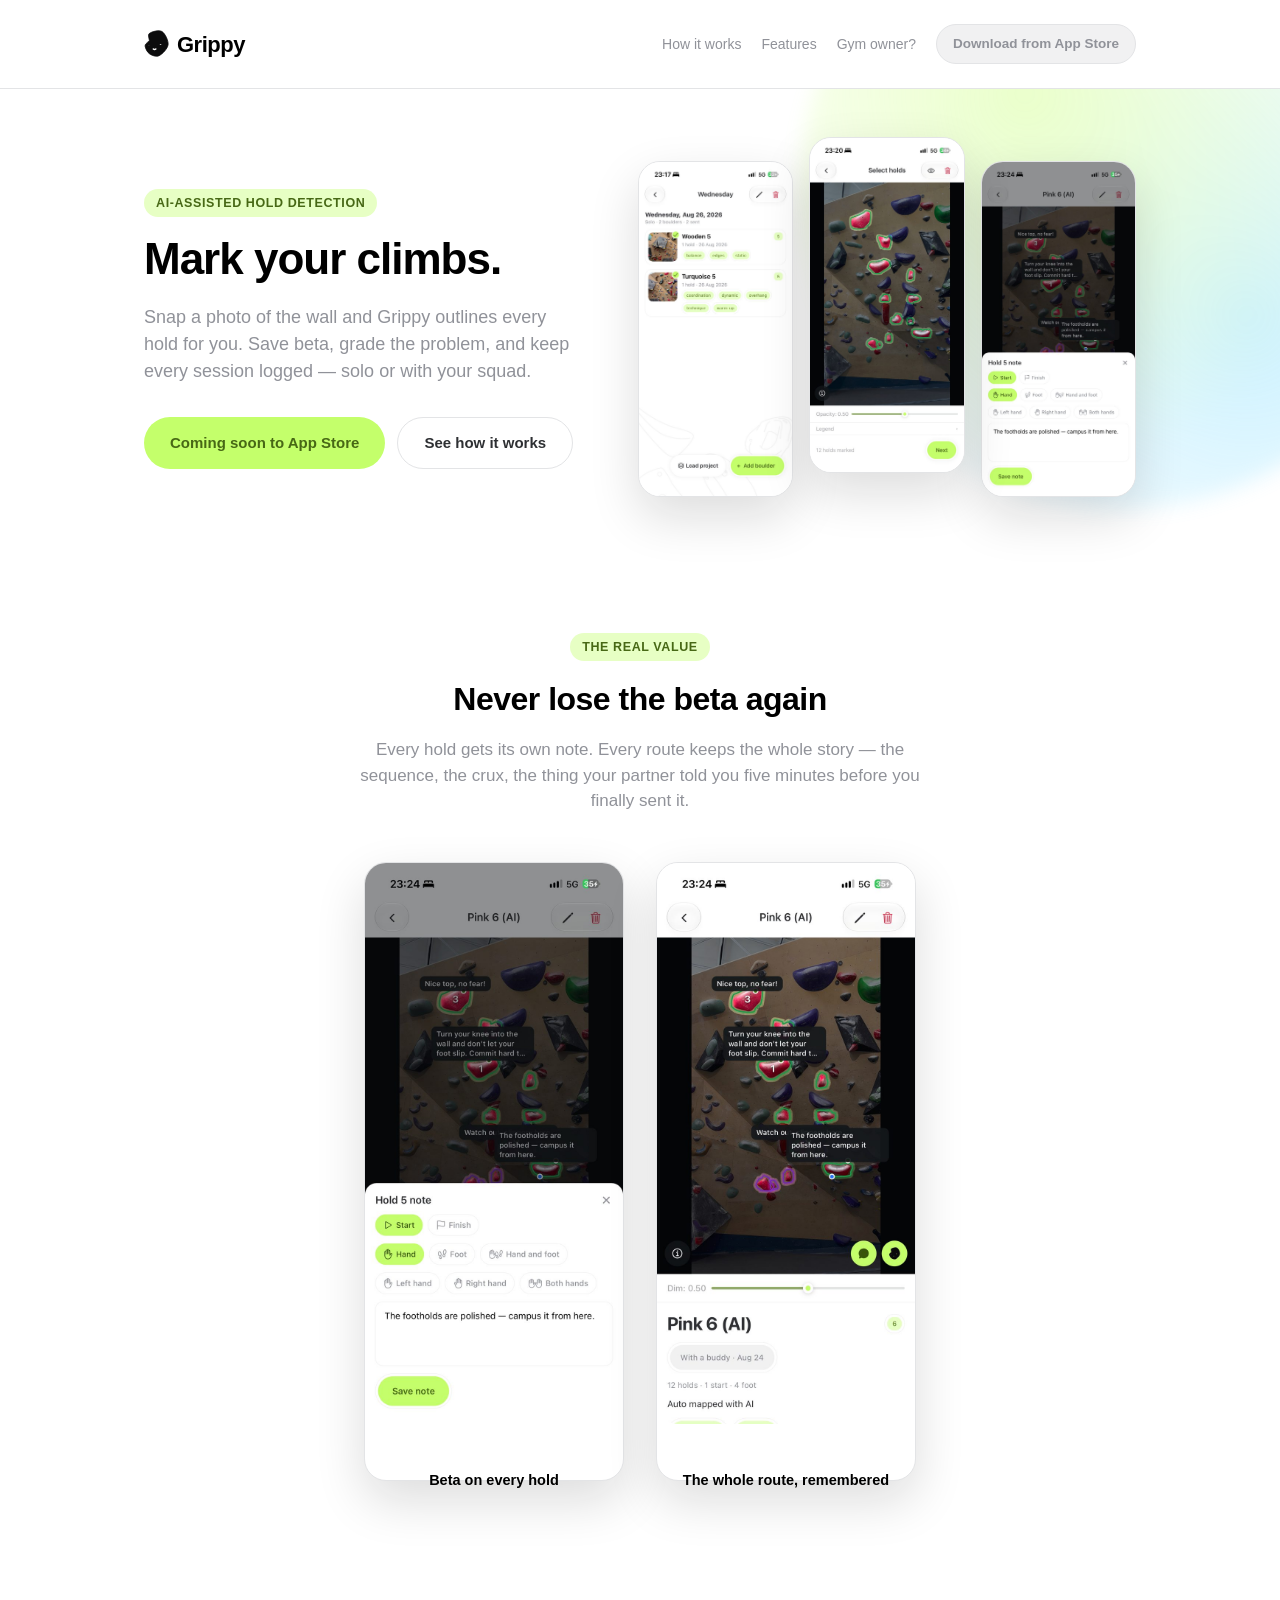
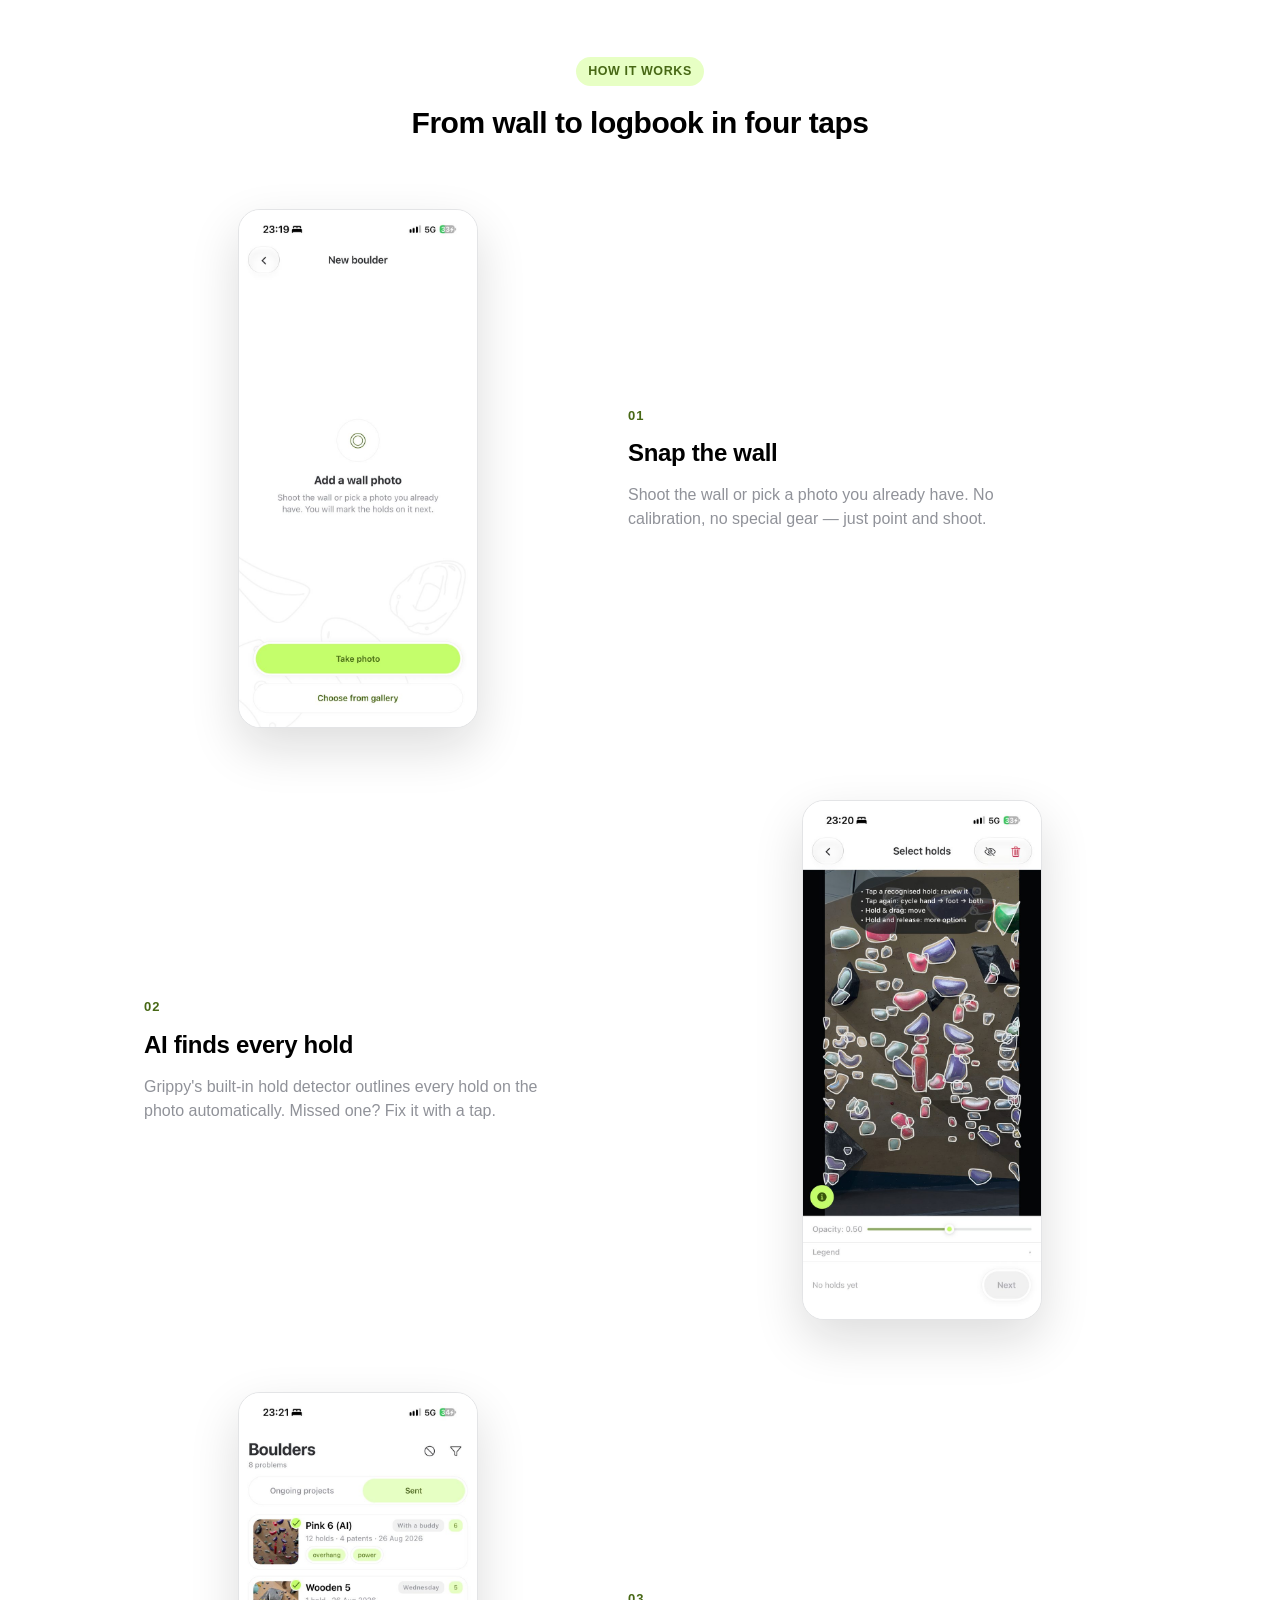
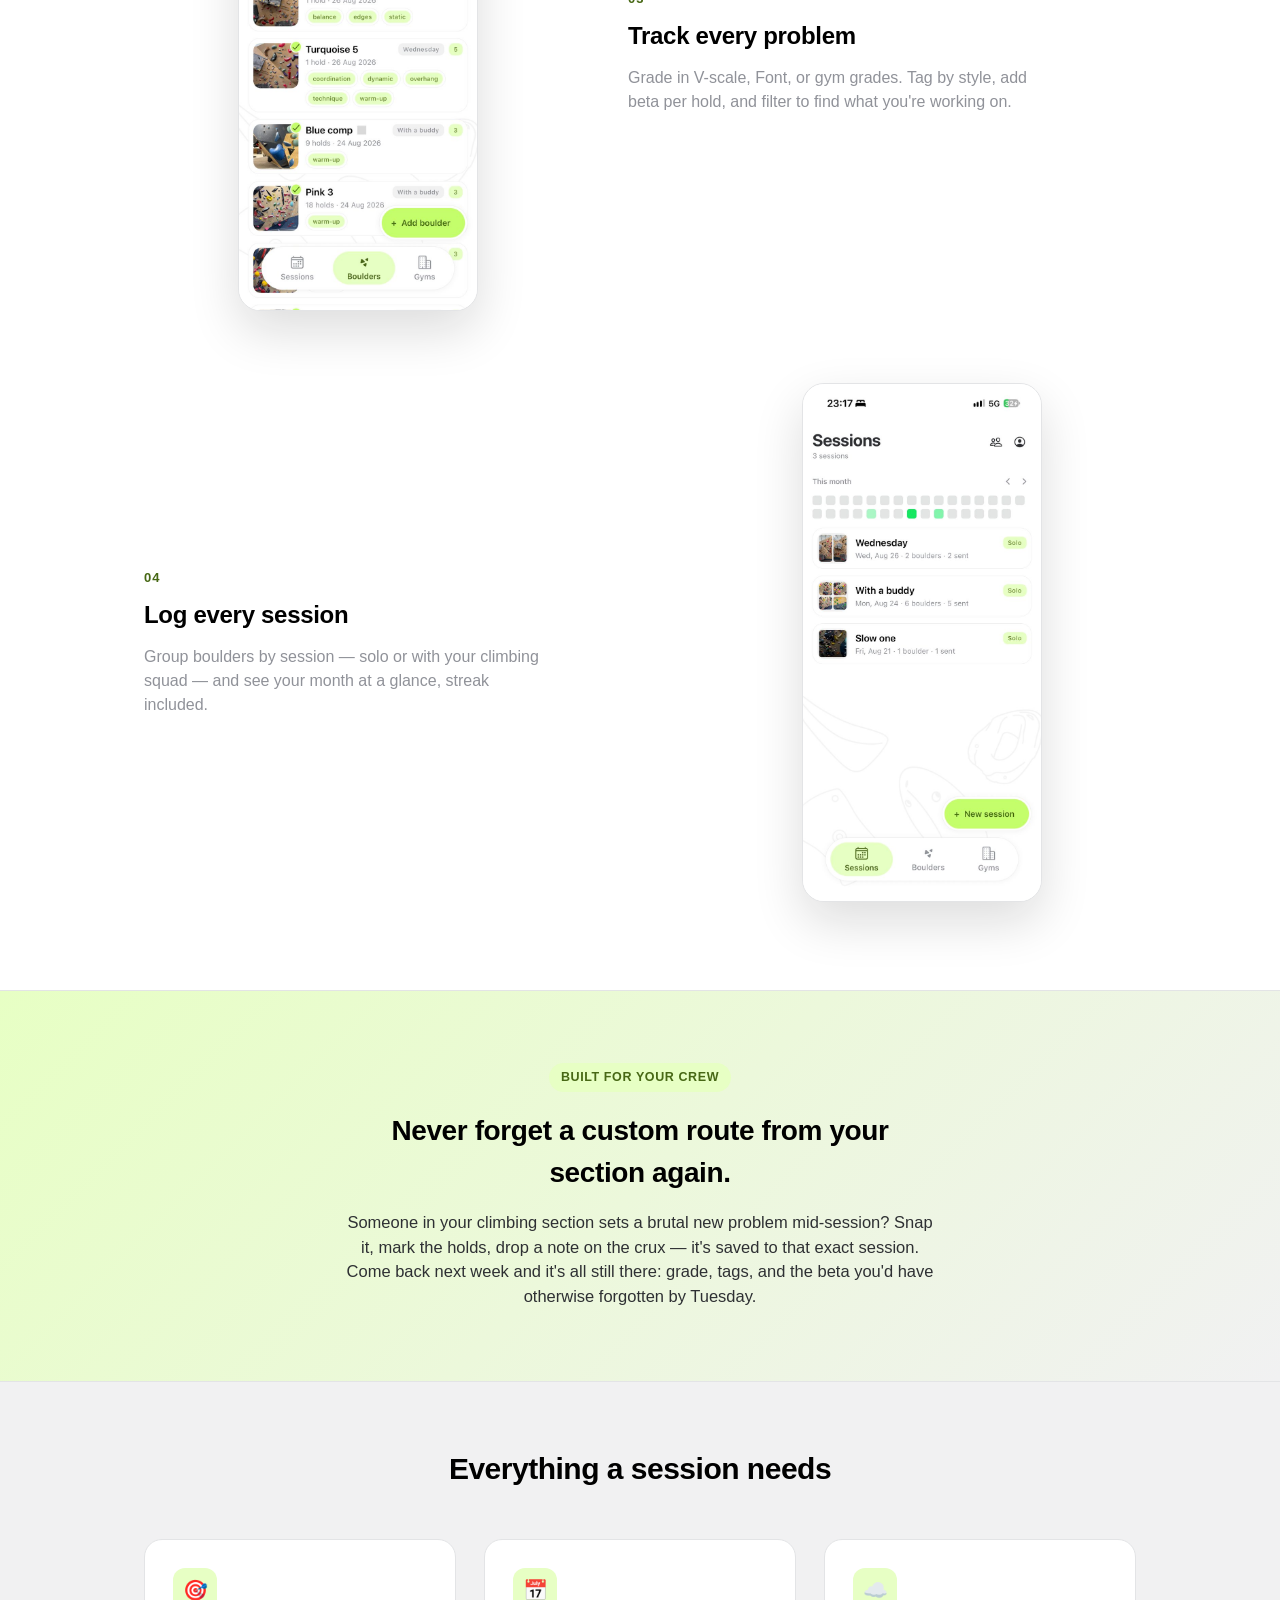
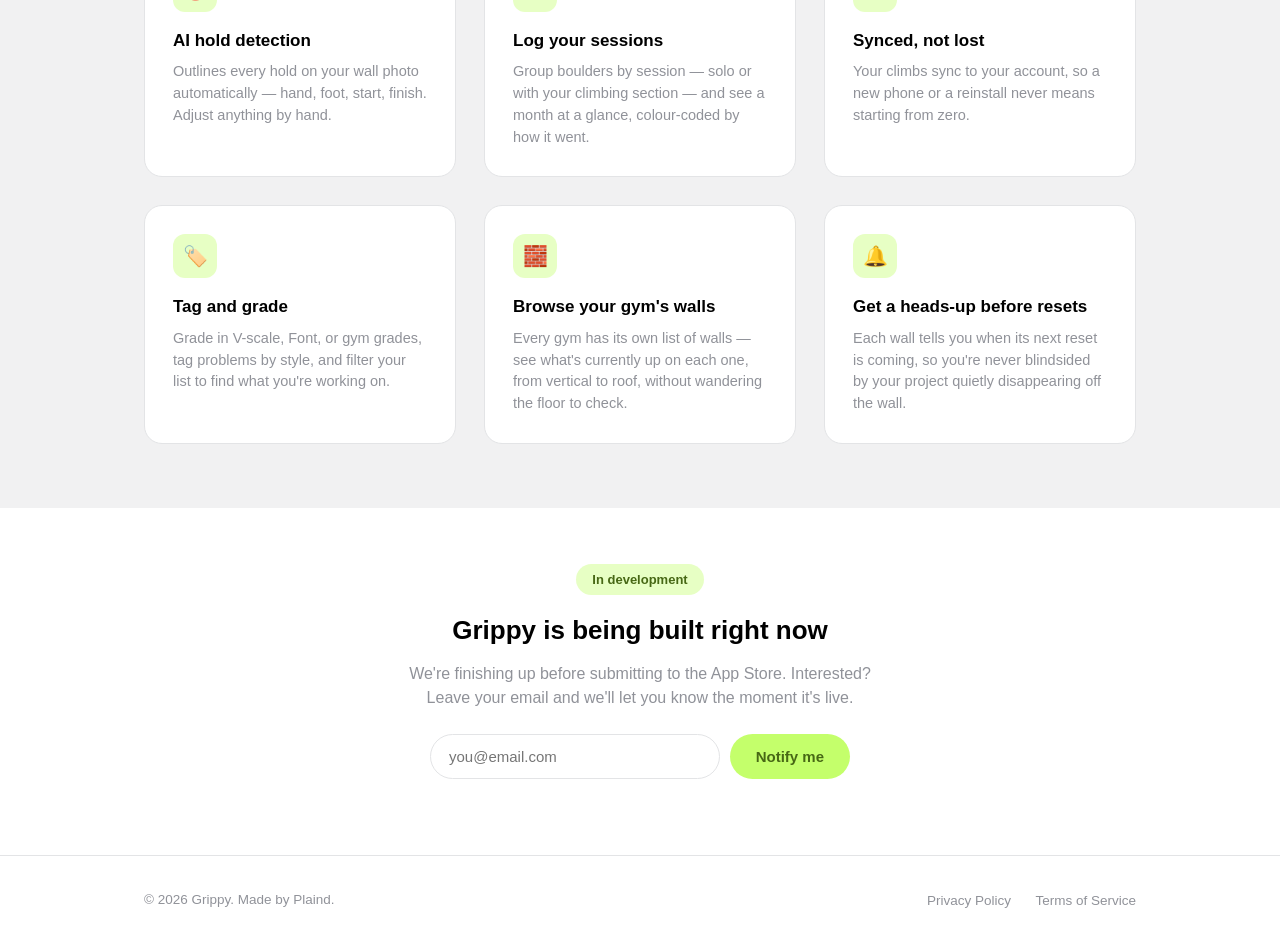
==== index.html @ 9baf70bb "Widen hero/spotlight spacing, fix caption overlap, use Figma favicon More breathing room between the" ====
<!DOCTYPE html>
<html lang="en">
<head>
  <meta charset="UTF-8" />
  <meta name="viewport" content="width=device-width, initial-scale=1.0" />
  <title>Grippy — Bouldering App to Mark Holds & Log Climbing Sessions</title>
  <meta name="description" content="Grippy is a bouldering app for climbers: snap a wall photo, let AI outline every hold, save beta per hold, grade and tag problems, and log every session — solo or with your climbing squad." />
  <meta name="keywords" content="bouldering app, climbing app, boulder problem tracker, climbing log, climbing session tracker, mark holds, hold detection, climbing beta app, rock climbing training app, bouldering grades, climbing gym app" />
  <meta name="robots" content="index, follow" />
  <link rel="canonical" href="https://dawidw.github.io/grippy_site/" />

  <meta property="og:type" content="website" />
  <meta property="og:url" content="https://dawidw.github.io/grippy_site/" />
  <meta property="og:title" content="Grippy — Mark Your Climbs" />
  <meta property="og:description" content="A bouldering app for climbers: AI outlines every hold on your wall photo, save beta, grade and tag problems, and log every session." />
  <meta property="og:image" content="https://dawidw.github.io/grippy_site/assets/screen-holds-outline.jpg" />

  <meta name="twitter:card" content="summary_large_image" />
  <meta name="twitter:title" content="Grippy — Mark Your Climbs" />
  <meta name="twitter:description" content="A bouldering app for climbers: AI outlines every hold on your wall photo, save beta, grade and tag problems, and log every session." />
  <meta name="twitter:image" content="https://dawidw.github.io/grippy_site/assets/screen-holds-outline.jpg" />

  <link rel="icon" type="image/svg+xml" href="assets/favicon.svg" />
  <link rel="stylesheet" href="styles.css" />
  <script type="application/ld+json">
  {
    "@context": "https://schema.org",
    "@type": "MobileApplication",
    "name": "Grippy",
    "applicationCategory": "SportsApplication",
    "operatingSystem": "iOS",
    "description": "A bouldering app for climbers: AI outlines every hold on your wall photo, save beta per hold, grade and tag problems, and log every climbing session.",
    "offers": {
      "@type": "Offer",
      "price": "0",
      "priceCurrency": "USD"
    }
  }
  </script>
</head>
<body>
  <header class="site">
    <div class="wrap">
      <a class="logo" href="/"><img class="logo-mark" src="assets/logo.svg" alt="" width="26" height="27" />Grippy</a>
      <nav class="site">
        <a href="#how">How it works</a>
        <a href="#features">Features</a>
        <a href="gym-owner.html">Gym owner?</a>
        <span class="nav-download">Download from App Store</span>
      </nav>
    </div>
  </header>

  <section class="hero">
    <div class="hero-glow" aria-hidden="true"></div>
    <div class="wrap">
      <div class="hero-copy reveal">
        <span class="eyebrow">AI-assisted hold detection</span>
        <h1>Mark your climbs.</h1>
        <p class="lead">
          Snap a photo of the wall and Grippy outlines every hold for you. Save beta,
          grade the problem, and keep every session logged — solo or with your squad.
        </p>
        <div class="cta-row">
          <a class="pill primary" href="#status">Coming soon to App Store</a>
          <a class="pill ghost" href="#how">See how it works</a>
        </div>
      </div>
      <div class="hero-shots reveal">
        <figure class="phone">
          <img src="assets/screen-sessions.jpg" alt="Session detail view in Grippy, showing boulders climbed with grades and send status" loading="eager" />
        </figure>
        <figure class="phone mid">
          <img src="assets/screen-holds-outline.jpg" alt="AI-detected hold outlines drawn over a wall photo in Grippy" loading="eager" />
        </figure>
        <figure class="phone">
          <img src="assets/screen-hold-edit.jpg" alt="Editing beta notes and hand/foot role for a single hold in Grippy" loading="eager" />
        </figure>
      </div>
    </div>
  </section>

  <section class="spotlight">
    <div class="wrap">
      <span class="eyebrow center">The real value</span>
      <h2>Never lose the beta again</h2>
      <p class="spotlight-lead">Every hold gets its own note. Every route keeps the whole story — the sequence, the crux, the thing your partner told you five minutes before you finally sent it.</p>
      <div class="spotlight-shots">
        <figure class="phone spotlight-shot reveal">
          <img src="assets/screen-hold-edit.jpg" alt="Adding beta notes and hand/foot role to a single hold in Grippy" loading="lazy" />
          <figcaption>Beta on every hold</figcaption>
        </figure>
        <figure class="phone spotlight-shot reveal">
          <img src="assets/screen-boulder-notes.jpg" alt="Full boulder view in Grippy with description, tags, send status, and route notes" loading="lazy" />
          <figcaption>The whole route, remembered</figcaption>
        </figure>
      </div>
    </div>
  </section>

  <section class="how" id="how">
    <div class="wrap">
      <span class="eyebrow center">How it works</span>
      <h2>From wall to logbook in four taps</h2>

      <div class="how-row reveal">
        <div class="how-shot">
          <figure class="phone small"><img src="assets/screen-capture.jpg" alt="Add a wall photo screen in Grippy" loading="lazy" /></figure>
        </div>
        <div class="how-copy">
          <span class="step">01</span>
          <h3>Snap the wall</h3>
          <p>Shoot the wall or pick a photo you already have. No calibration, no special gear — just point and shoot.</p>
        </div>
      </div>

      <div class="how-row reverse reveal">
        <div class="how-shot">
          <figure class="phone small"><img src="assets/screen-holds-outline-2.jpg" alt="AI hold detection outlining holds on a second wall photo" loading="lazy" /></figure>
        </div>
        <div class="how-copy">
          <span class="step">02</span>
          <h3>AI finds every hold</h3>
          <p>Grippy's built-in hold detector outlines every hold on the photo automatically. Missed one? Fix it with a tap.</p>
        </div>
      </div>

      <div class="how-row reveal">
        <div class="how-shot">
          <figure class="phone small"><img src="assets/screen-boulders.jpg" alt="Boulders list in Grippy with grades and tags" loading="lazy" /></figure>
        </div>
        <div class="how-copy">
          <span class="step">03</span>
          <h3>Track every problem</h3>
          <p>Grade in V-scale, Font, or gym grades. Tag by style, add beta per hold, and filter to find what you're working on.</p>
        </div>
      </div>

      <div class="how-row reverse reveal">
        <div class="how-shot">
          <figure class="phone small"><img src="assets/screen-sessions-list.jpg" alt="Sessions list in Grippy with a monthly streak calendar" loading="lazy" /></figure>
        </div>
        <div class="how-copy">
          <span class="step">04</span>
          <h3>Log every session</h3>
          <p>Group boulders by session — solo or with your climbing squad — and see your month at a glance, streak included.</p>
        </div>
      </div>
    </div>
  </section>

  <section class="promise">
    <div class="wrap promise-inner reveal">
      <span class="eyebrow">Built for your crew</span>
      <h2>Never forget a custom route from your section again.</h2>
      <p>Someone in your climbing section sets a brutal new problem mid-session? Snap it, mark the holds, drop a note on the crux — it's saved to that exact session. Come back next week and it's all still there: grade, tags, and the beta you'd have otherwise forgotten by Tuesday.</p>
    </div>
  </section>

  <section class="features" id="features">
    <div class="wrap">
      <h2>Everything a session needs</h2>
      <div class="feature-grid">
        <div class="feature-card reveal">
          <div class="glyph">🎯</div>
          <h3>AI hold detection</h3>
          <p>Outlines every hold on your wall photo automatically — hand, foot, start, finish. Adjust anything by hand.</p>
        </div>
        <div class="feature-card reveal">
          <div class="glyph">📅</div>
          <h3>Log your sessions</h3>
          <p>Group boulders by session — solo or with your climbing section — and see a month at a glance, colour-coded by how it went.</p>
        </div>
        <div class="feature-card reveal">
          <div class="glyph">☁️</div>
          <h3>Synced, not lost</h3>
          <p>Your climbs sync to your account, so a new phone or a reinstall never means starting from zero.</p>
        </div>
        <div class="feature-card reveal">
          <div class="glyph">🏷️</div>
          <h3>Tag and grade</h3>
          <p>Grade in V-scale, Font, or gym grades, tag problems by style, and filter your list to find what you're working on.</p>
        </div>
        <div class="feature-card reveal">
          <div class="glyph">🧱</div>
          <h3>Browse your gym's walls</h3>
          <p>Every gym has its own list of walls — see what's currently up on each one, from vertical to roof, without wandering the floor to check.</p>
        </div>
        <div class="feature-card reveal">
          <div class="glyph">🔔</div>
          <h3>Get a heads-up before resets</h3>
          <p>Each wall tells you when its next reset is coming, so you're never blindsided by your project quietly disappearing off the wall.</p>
        </div>
      </div>
    </div>
  </section>

  <section class="status" id="status">
    <div class="wrap">
      <span class="badge">In development</span>
      <h2>Grippy is being built right now</h2>
      <p>We're finishing up before submitting to the App Store. Interested? Leave your email and we'll let you know the moment it's live.</p>
      <form class="waitlist-form" data-waitlist-source="climber">
        <input type="email" class="waitlist-input" placeholder="you@email.com" required autocomplete="email" />
        <button type="submit" class="pill primary waitlist-submit">Notify me</button>
      </form>
      <p class="waitlist-status" aria-live="polite"></p>
    </div>
  </section>

  <footer class="site">
    <div class="wrap">
      <span class="copyright">© 2026 Grippy. Made by Plaind.</span>
      <nav>
        <a href="privacy.html">Privacy Policy</a>
        <a href="terms.html">Terms of Service</a>
      </nav>
    </div>
  </footer>

  <script>
    (function () {
      var prefersReducedMotion = window.matchMedia('(prefers-reduced-motion: reduce)').matches;
      var targets = document.querySelectorAll('.reveal');
      if (prefersReducedMotion || !('IntersectionObserver' in window)) {
        targets.forEach(function (el) { el.classList.add('in-view'); });
        return;
      }
      var observer = new IntersectionObserver(
        function (entries) {
          entries.forEach(function (entry) {
            if (entry.isIntersecting) {
              entry.target.classList.add('in-view');
              observer.unobserve(entry.target);
            }
          });
        },
        { threshold: 0.15, rootMargin: '0px 0px -60px 0px' }
      );
      targets.forEach(function (el) { observer.observe(el); });
    })();
  </script>

  <script>
    (function () {
      // Public anon key, protected by an insert-only RLS policy on
      // waitlist_emails (see supabase/migrations in the app repo) — safe to
      // ship in a static page, same key the app itself embeds client-side.
      var SUPABASE_URL = 'https://tviwoxzthacszkbeftrz.supabase.co';
      var SUPABASE_ANON_KEY = 'sb_publishable_i3i5AiXx-PU5ITdYALMEGQ_Hahku9DX';

      document.querySelectorAll('.waitlist-form').forEach(function (form) {
        var input = form.querySelector('.waitlist-input');
        var button = form.querySelector('.waitlist-submit');
        var status = form.parentElement.querySelector('.waitlist-status');

        form.addEventListener('submit', function (e) {
          e.preventDefault();
          var email = input.value.trim();
          if (!email) return;

          button.disabled = true;
          status.textContent = '';
          status.className = 'waitlist-status';

          fetch(SUPABASE_URL + '/rest/v1/waitlist_emails', {
            method: 'POST',
            headers: {
              'Content-Type': 'application/json',
              apikey: SUPABASE_ANON_KEY,
              Authorization: 'Bearer ' + SUPABASE_ANON_KEY,
              Prefer: 'return=minimal',
            },
            body: JSON.stringify({ email: email, source: form.getAttribute('data-waitlist-source') || null }),
          })
            .then(function (res) {
              // 409 = the unique(email) index caught a re-submit — still a
              // "you're on the list" outcome from the visitor's side.
              if (!res.ok && res.status !== 409) throw new Error('Request failed: ' + res.status);
              status.textContent = "You're on the list — we'll email you at launch.";
              status.classList.add('waitlist-status-ok');
              form.reset();
            })
            .catch(function () {
              status.textContent = 'Something went wrong — try again in a moment.';
              status.classList.add('waitlist-status-error');
            })
            .finally(function () {
              button.disabled = false;
            });
        });
      });
    })();
  </script>
</body>
</html>
---- styles.css ----
:root {
  --bg: #ffffff;
  --surface: #f1f1f2;
  --border: #e3e4e6;
  --text: #2e3033;
  --text-strong: #000000;
  --text-muted: #909299;
  --accent: #c4ff6b;
  --accent-tint: #e7ffc4;
  --accent-ink: #476815;
  --glow-a: #c4ff6b;
  --glow-b: #6bd7ff;
}

* {
  box-sizing: border-box;
}

body {
  margin: 0;
  font-family: -apple-system, BlinkMacSystemFont, 'Segoe UI', Roboto, Helvetica, Arial, sans-serif;
  color: var(--text);
  background: var(--bg);
  line-height: 1.5;
  overflow-x: hidden;
}

.eyebrow {
  display: inline-block;
  font-size: 12.5px;
  font-weight: 700;
  letter-spacing: 0.6px;
  text-transform: uppercase;
  color: var(--accent-ink);
  background: var(--accent-tint);
  padding: 5px 12px;
  border-radius: 999px;
  margin-bottom: 18px;
}

.eyebrow.center {
  display: block;
  width: fit-content;
  margin: 0 auto 14px;
}

.reveal {
  opacity: 0;
  transform: translateY(22px);
  transition: opacity 0.7s ease, transform 0.7s ease;
}

.reveal.in-view {
  opacity: 1;
  transform: none;
}

.phone {
  margin: 0;
  border-radius: 22px;
  border: 1px solid var(--border);
  box-shadow: 0 20px 50px rgba(12, 12, 13, 0.14);
  overflow: hidden;
  line-height: 0;
  background: var(--bg);
}

.phone img {
  display: block;
  width: 100%;
  height: auto;
}

a {
  color: var(--accent-ink);
}

.wrap {
  max-width: 1040px;
  margin: 0 auto;
  padding: 0 24px;
}

header.site {
  padding: 24px 0;
  border-bottom: 1px solid var(--border);
}

header.site .wrap {
  display: flex;
  align-items: center;
  justify-content: space-between;
}

.logo {
  display: inline-flex;
  align-items: center;
  gap: 7px;
  font-size: 22px;
  font-weight: 700;
  color: var(--text-strong);
  letter-spacing: -0.5px;
  text-decoration: none;
}

.logo-mark {
  display: block;
  width: 26px;
  height: 27px;
  margin-top: -1px;
}

nav.site {
  display: flex;
  align-items: center;
  gap: 20px;
}

nav.site a {
  text-decoration: none;
  color: var(--text-muted);
  font-size: 14px;
  font-weight: 500;
}

.nav-download {
  display: inline-flex;
  align-items: center;
  padding: 9px 16px;
  border-radius: 999px;
  background: var(--surface);
  border: 1px solid var(--border);
  color: var(--text-muted);
  font-size: 13.5px;
  font-weight: 600;
  cursor: default;
  user-select: none;
}

.hero {
  position: relative;
  padding: 72px 0 88px;
  overflow: hidden;
}

.hero-glow {
  position: absolute;
  top: -220px;
  right: -160px;
  width: 640px;
  height: 640px;
  border-radius: 50%;
  background: radial-gradient(circle at 35% 35%, var(--glow-a), transparent 65%),
    radial-gradient(circle at 70% 70%, var(--glow-b), transparent 60%);
  opacity: 0.35;
  filter: blur(10px);
  pointer-events: none;
  z-index: 0;
}

.hero .wrap {
  position: relative;
  z-index: 1;
  display: flex;
  align-items: center;
  gap: 56px;
  flex-wrap: wrap;
}

.hero-copy {
  flex: 1 1 360px;
}

.hero-copy h1 {
  font-size: 44px;
  line-height: 1.1;
  letter-spacing: -1px;
  margin: 0 0 20px;
  color: var(--text-strong);
}

.hero-copy p.lead {
  font-size: 18px;
  color: var(--text-muted);
  max-width: 440px;
  margin: 0 0 32px;
}

.cta-row {
  display: flex;
  gap: 12px;
  flex-wrap: wrap;
}

.pill {
  display: inline-flex;
  align-items: center;
  padding: 14px 26px;
  border-radius: 999px;
  font-weight: 600;
  font-size: 15px;
  text-decoration: none;
}

.pill.primary {
  background: var(--accent);
  color: var(--accent-ink);
}

.pill.ghost {
  background: transparent;
  color: var(--text);
  border: 1px solid var(--border);
}

.hero-shots {
  flex: 1 1 420px;
  display: flex;
  gap: 16px;
  justify-content: center;
}

.hero-shots .phone {
  width: 100%;
  max-width: 200px;
}

.hero-shots .phone.mid {
  transform: translateY(-24px);
  max-width: 210px;
}

.spotlight {
  padding: 48px 0 88px;
  text-align: center;
}

.spotlight h2 {
  font-size: 32px;
  letter-spacing: -0.5px;
  color: var(--text-strong);
  margin: 0 0 14px;
}

.spotlight-lead {
  color: var(--text-muted);
  font-size: 17px;
  max-width: 560px;
  margin: 0 auto 48px;
}

.spotlight-shots {
  display: flex;
  justify-content: center;
  align-items: flex-end;
  gap: 32px;
  flex-wrap: wrap;
}

.spotlight-shot {
  width: 100%;
  max-width: 260px;
  text-align: center;
  overflow: visible;
}

.spotlight-shot img {
  border-radius: 21px;
}

.spotlight-shot figcaption {
  margin-top: 56px;
  font-size: 14.5px;
  font-weight: 600;
  color: var(--text-strong);
}

.promise {
  padding: 72px 0;
  background: linear-gradient(135deg, var(--accent-tint), var(--surface));
  border-top: 1px solid var(--border);
  border-bottom: 1px solid var(--border);
}

.promise-inner {
  max-width: 640px;
  text-align: center;
}

.promise h2 {
  font-size: 28px;
  letter-spacing: -0.4px;
  color: var(--text-strong);
  margin: 0 0 16px;
}

.promise p {
  color: var(--text);
  font-size: 16.5px;
  margin: 0;
}

.how {
  padding: 88px 0;
}

.how h2 {
  text-align: center;
  font-size: 30px;
  letter-spacing: -0.5px;
  color: var(--text-strong);
  margin: 0 0 64px;
}

.how-row {
  display: flex;
  align-items: center;
  gap: 56px;
  margin-bottom: 72px;
  flex-wrap: wrap;
}

.how-row:last-child {
  margin-bottom: 0;
}

.how-row.reverse {
  flex-direction: row-reverse;
}

.how-shot {
  flex: 1 1 240px;
  display: flex;
  justify-content: center;
}

.phone.small {
  max-width: 240px;
  width: 100%;
}

.how-copy {
  flex: 1 1 320px;
}

.step {
  display: block;
  font-size: 13px;
  font-weight: 800;
  letter-spacing: 1px;
  color: var(--accent-ink);
  margin-bottom: 10px;
}

.how-copy h3 {
  font-size: 24px;
  letter-spacing: -0.3px;
  color: var(--text-strong);
  margin: 0 0 12px;
}

.how-copy p {
  color: var(--text-muted);
  font-size: 16px;
  max-width: 400px;
  margin: 0;
}

section.features {
  padding: 64px 0;
  background: var(--surface);
}

.features h2 {
  text-align: center;
  font-size: 30px;
  letter-spacing: -0.5px;
  color: var(--text-strong);
  margin: 0 0 48px;
}

.feature-grid {
  display: grid;
  grid-template-columns: repeat(auto-fit, minmax(240px, 1fr));
  gap: 28px;
}

.feature-card {
  background: var(--bg);
  border: 1px solid var(--border);
  border-radius: 18px;
  padding: 28px;
}

.feature-card .glyph {
  width: 44px;
  height: 44px;
  border-radius: 12px;
  background: var(--accent-tint);
  display: flex;
  align-items: center;
  justify-content: center;
  font-size: 20px;
  margin-bottom: 16px;
}

.feature-card h3 {
  margin: 0 0 8px;
  font-size: 17px;
  color: var(--text-strong);
}

.feature-card p {
  margin: 0;
  color: var(--text-muted);
  font-size: 14.5px;
}

section.status {
  padding: 56px 0;
  text-align: center;
}

section.status .badge {
  display: inline-block;
  background: var(--accent-tint);
  color: var(--accent-ink);
  padding: 6px 16px;
  border-radius: 999px;
  font-size: 13px;
  font-weight: 600;
  margin-bottom: 16px;
}

section.status h2 {
  font-size: 26px;
  margin: 0 0 12px;
  color: var(--text-strong);
}

section.status p {
  color: var(--text-muted);
  max-width: 480px;
  margin: 0 auto;
}

.waitlist-form {
  display: flex;
  gap: 10px;
  flex-wrap: wrap;
  justify-content: center;
  max-width: 420px;
  margin: 24px auto 0;
}

.waitlist-input {
  flex: 1 1 220px;
  padding: 13px 18px;
  border-radius: 999px;
  border: 1px solid var(--border);
  background: var(--bg);
  color: var(--text-strong);
  font-size: 15px;
  font-family: inherit;
}

.waitlist-input:focus {
  outline: 2px solid var(--accent);
  outline-offset: 1px;
}

.waitlist-submit {
  border: none;
  cursor: pointer;
  font-family: inherit;
}

.waitlist-submit:disabled {
  opacity: 0.6;
  cursor: default;
}

.waitlist-status {
  min-height: 20px;
  margin: 10px 0 0;
  font-size: 13.5px;
  font-weight: 600;
}

.waitlist-status-ok {
  color: var(--accent-ink);
}

.waitlist-status-error {
  color: #b3261e;
}

footer.site {
  border-top: 1px solid var(--border);
  padding: 32px 0;
}

footer.site .wrap {
  display: flex;
  justify-content: space-between;
  align-items: center;
  flex-wrap: wrap;
  gap: 12px;
}

footer.site nav a {
  margin-left: 20px;
  font-size: 13.5px;
  color: var(--text-muted);
  text-decoration: none;
}

footer.site .copyright {
  font-size: 13.5px;
  color: var(--text-muted);
}

/* Legal pages */
main.legal {
  padding: 56px 0 80px;
  max-width: 720px;
  margin: 0 auto;
}

main.legal h1 {
  font-size: 32px;
  letter-spacing: -0.5px;
  color: var(--text-strong);
}

main.legal .updated {
  color: var(--text-muted);
  font-size: 14px;
  margin-bottom: 40px;
}

main.legal h2 {
  font-size: 19px;
  color: var(--text-strong);
  margin-top: 36px;
}

main.legal p, main.legal li {
  color: var(--text);
  font-size: 15.5px;
}

main.legal ul {
  padding-left: 20px;
}

@media (max-width: 640px) {
  .hero-copy h1 {
    font-size: 34px;
  }
  .hero-shots .phone.mid {
    transform: none;
  }
  .hero-shots {
    gap: 10px;
  }
  .hero-shots .phone {
    max-width: 120px;
  }
  .hero-shots .phone.mid {
    max-width: 128px;
  }
  .how-row,
  .how-row.reverse {
    flex-direction: column;
    gap: 24px;
    margin-bottom: 56px;
  }
  .how-copy {
    text-align: center;
  }
  .how-copy p {
    margin: 0 auto;
  }
  header.site .wrap {
    flex-wrap: wrap;
    row-gap: 12px;
  }
  nav.site {
    width: 100%;
    flex-wrap: wrap;
    gap: 10px 16px;
  }
  .nav-download {
    padding: 7px 14px;
    font-size: 12.5px;
  }
}

@media (prefers-reduced-motion: reduce) {
  .reveal {
    opacity: 1;
    transform: none;
    transition: none;
  }
}
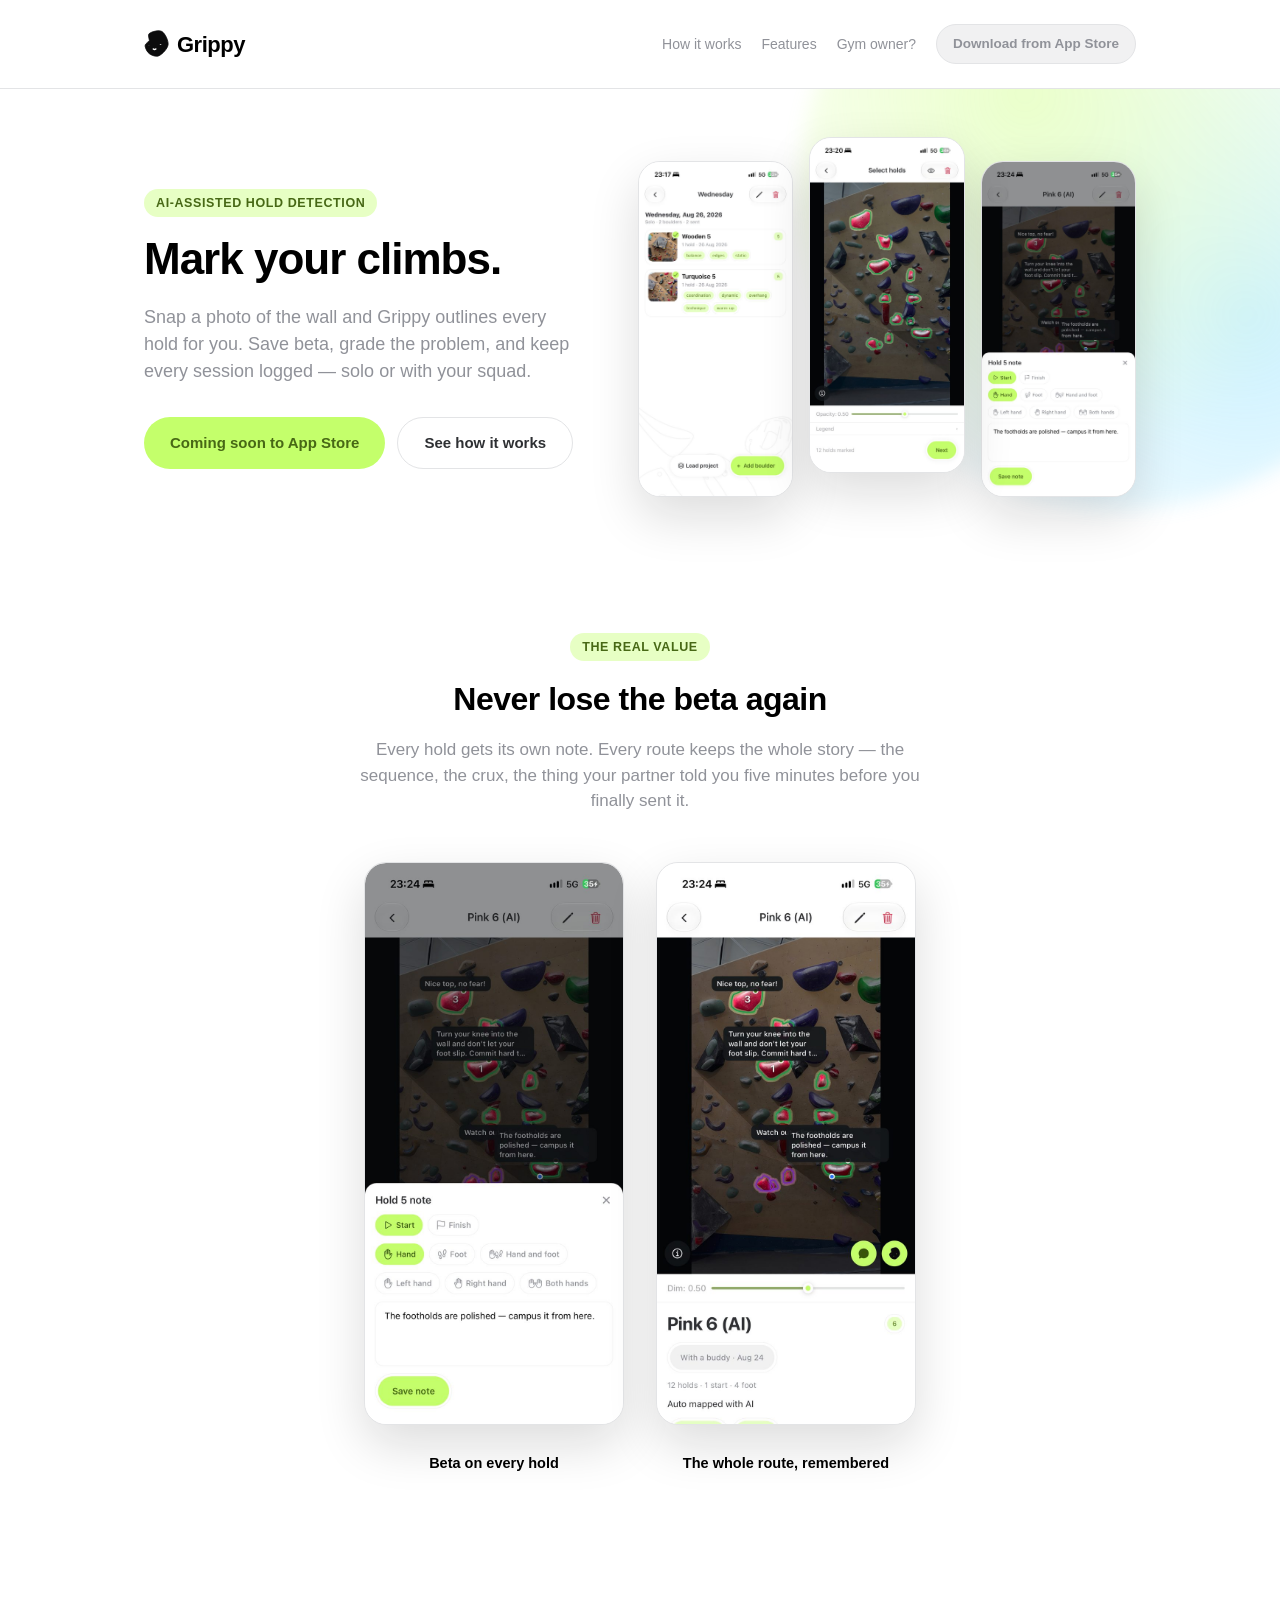
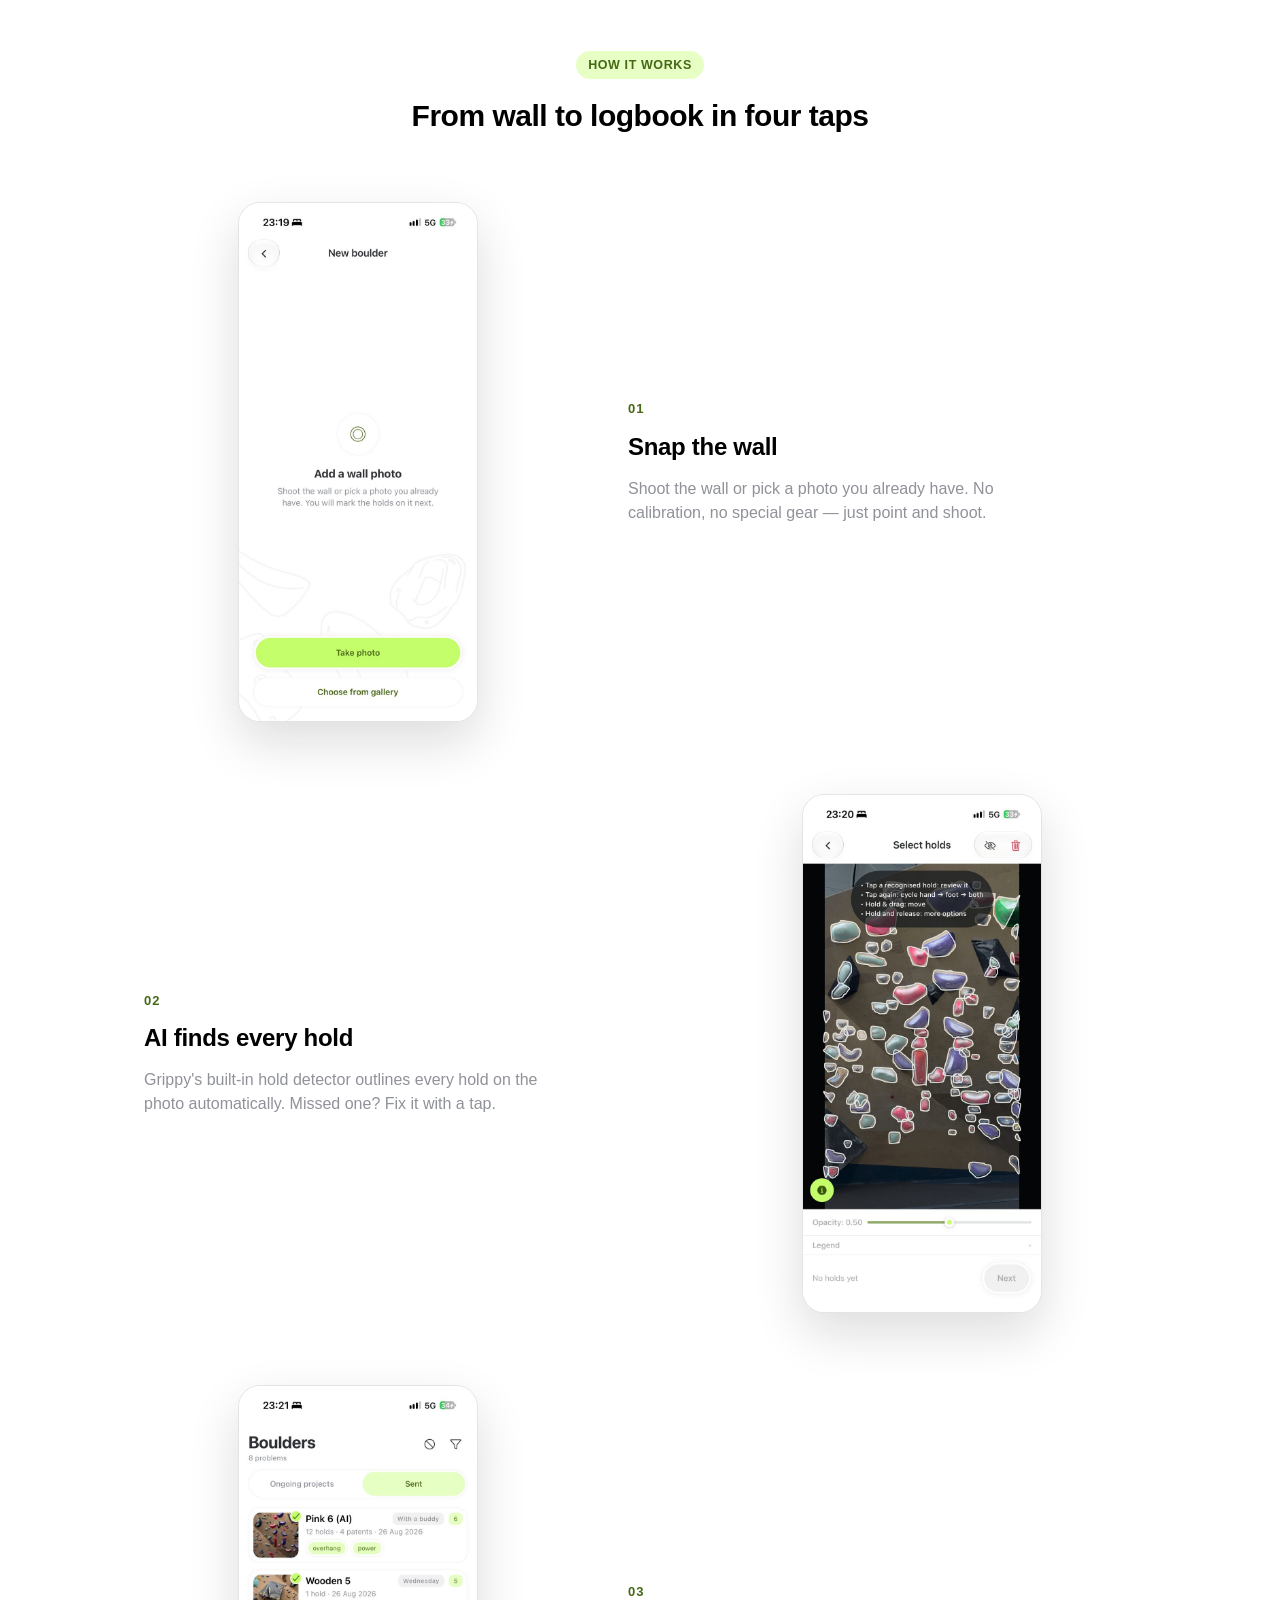
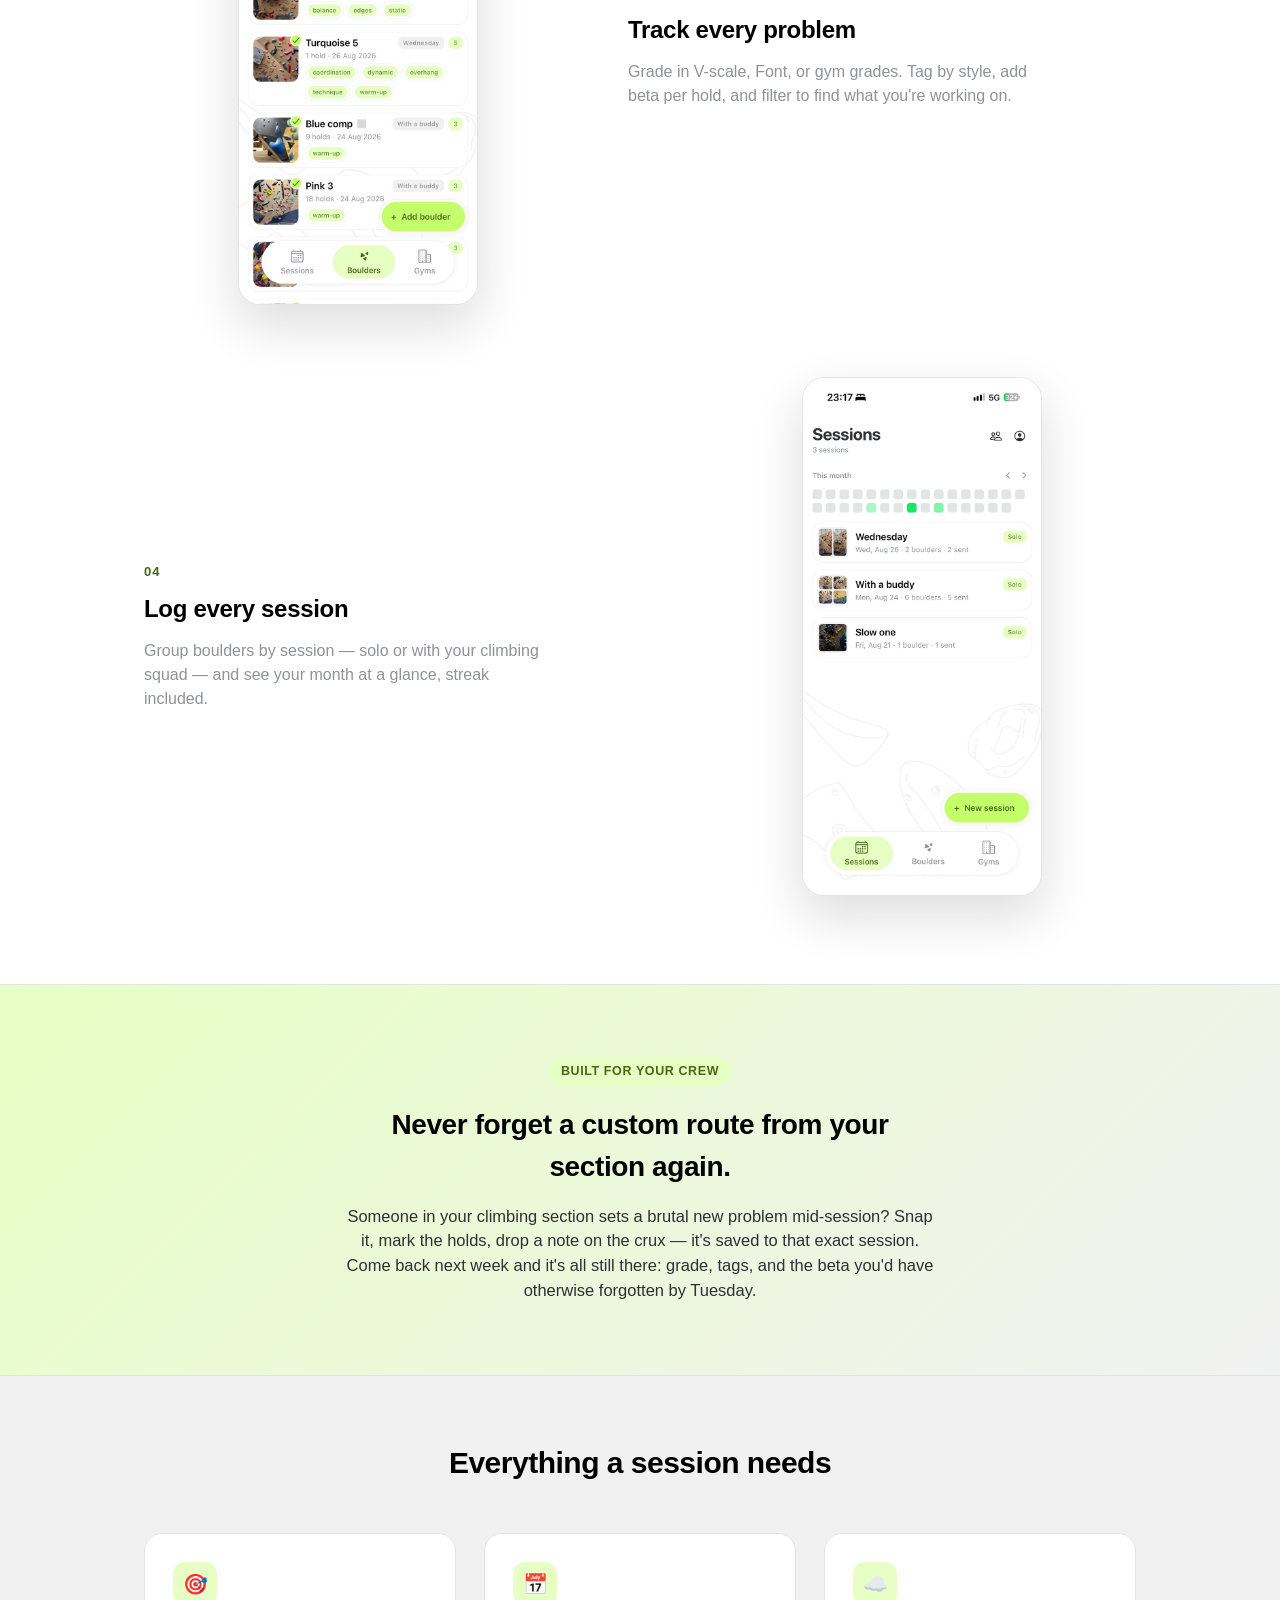
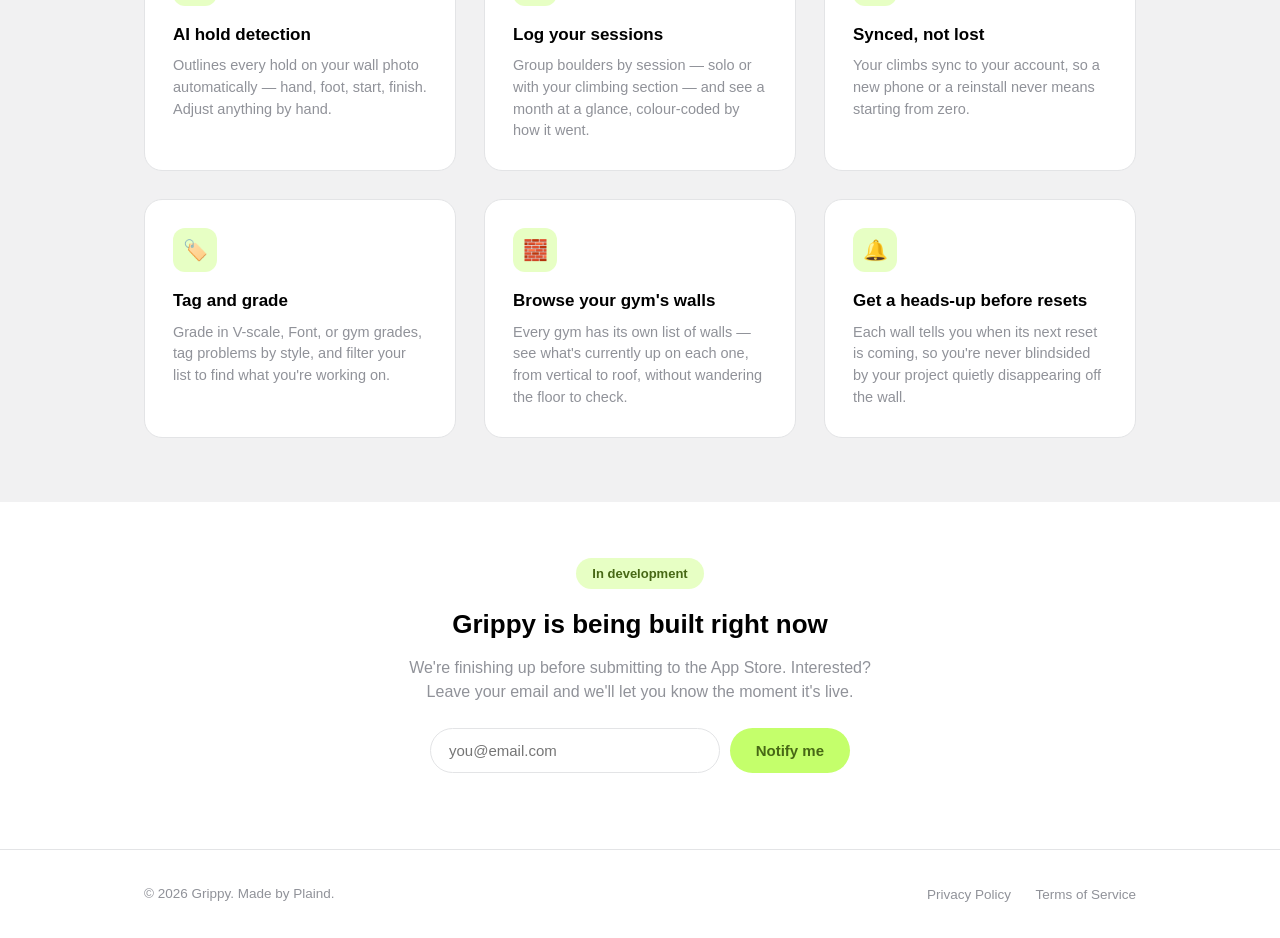
==== commit 0db0f1ab: "Fix spotlight caption collapsing to zero height .phone sets line-height:0 to collapse the img's inli" ====
--- a/index.html
+++ b/index.html
@@ -21,7 +21,7 @@
   <meta name="twitter:image" content="https://dawidw.github.io/grippy_site/assets/screen-holds-outline.jpg" />
 
   <link rel="icon" type="image/svg+xml" href="assets/favicon.svg" />
-  <link rel="stylesheet" href="styles.css" />
+  <link rel="stylesheet" href="styles.css?v=2" />
   <script type="application/ld+json">
   {
     "@context": "https://schema.org",
@@ -86,12 +86,16 @@
       <h2>Never lose the beta again</h2>
       <p class="spotlight-lead">Every hold gets its own note. Every route keeps the whole story — the sequence, the crux, the thing your partner told you five minutes before you finally sent it.</p>
       <div class="spotlight-shots">
-        <figure class="phone spotlight-shot reveal">
-          <img src="assets/screen-hold-edit.jpg" alt="Adding beta notes and hand/foot role to a single hold in Grippy" loading="lazy" />
+        <figure class="spotlight-shot reveal">
+          <div class="phone">
+            <img src="assets/screen-hold-edit.jpg" alt="Adding beta notes and hand/foot role to a single hold in Grippy" loading="lazy" />
+          </div>
           <figcaption>Beta on every hold</figcaption>
         </figure>
-        <figure class="phone spotlight-shot reveal">
-          <img src="assets/screen-boulder-notes.jpg" alt="Full boulder view in Grippy with description, tags, send status, and route notes" loading="lazy" />
+        <figure class="spotlight-shot reveal">
+          <div class="phone">
+            <img src="assets/screen-boulder-notes.jpg" alt="Full boulder view in Grippy with description, tags, send status, and route notes" loading="lazy" />
+          </div>
           <figcaption>The whole route, remembered</figcaption>
         </figure>
       </div>
--- a/styles.css
+++ b/styles.css
@@ -258,10 +258,10 @@
 }
 
 .spotlight-shot {
+  margin: 0;
   width: 100%;
   max-width: 260px;
   text-align: center;
-  overflow: visible;
 }
 
 .spotlight-shot img {
@@ -269,7 +269,7 @@
 }
 
 .spotlight-shot figcaption {
-  margin-top: 56px;
+  margin-top: 28px;
   font-size: 14.5px;
   font-weight: 600;
   color: var(--text-strong);
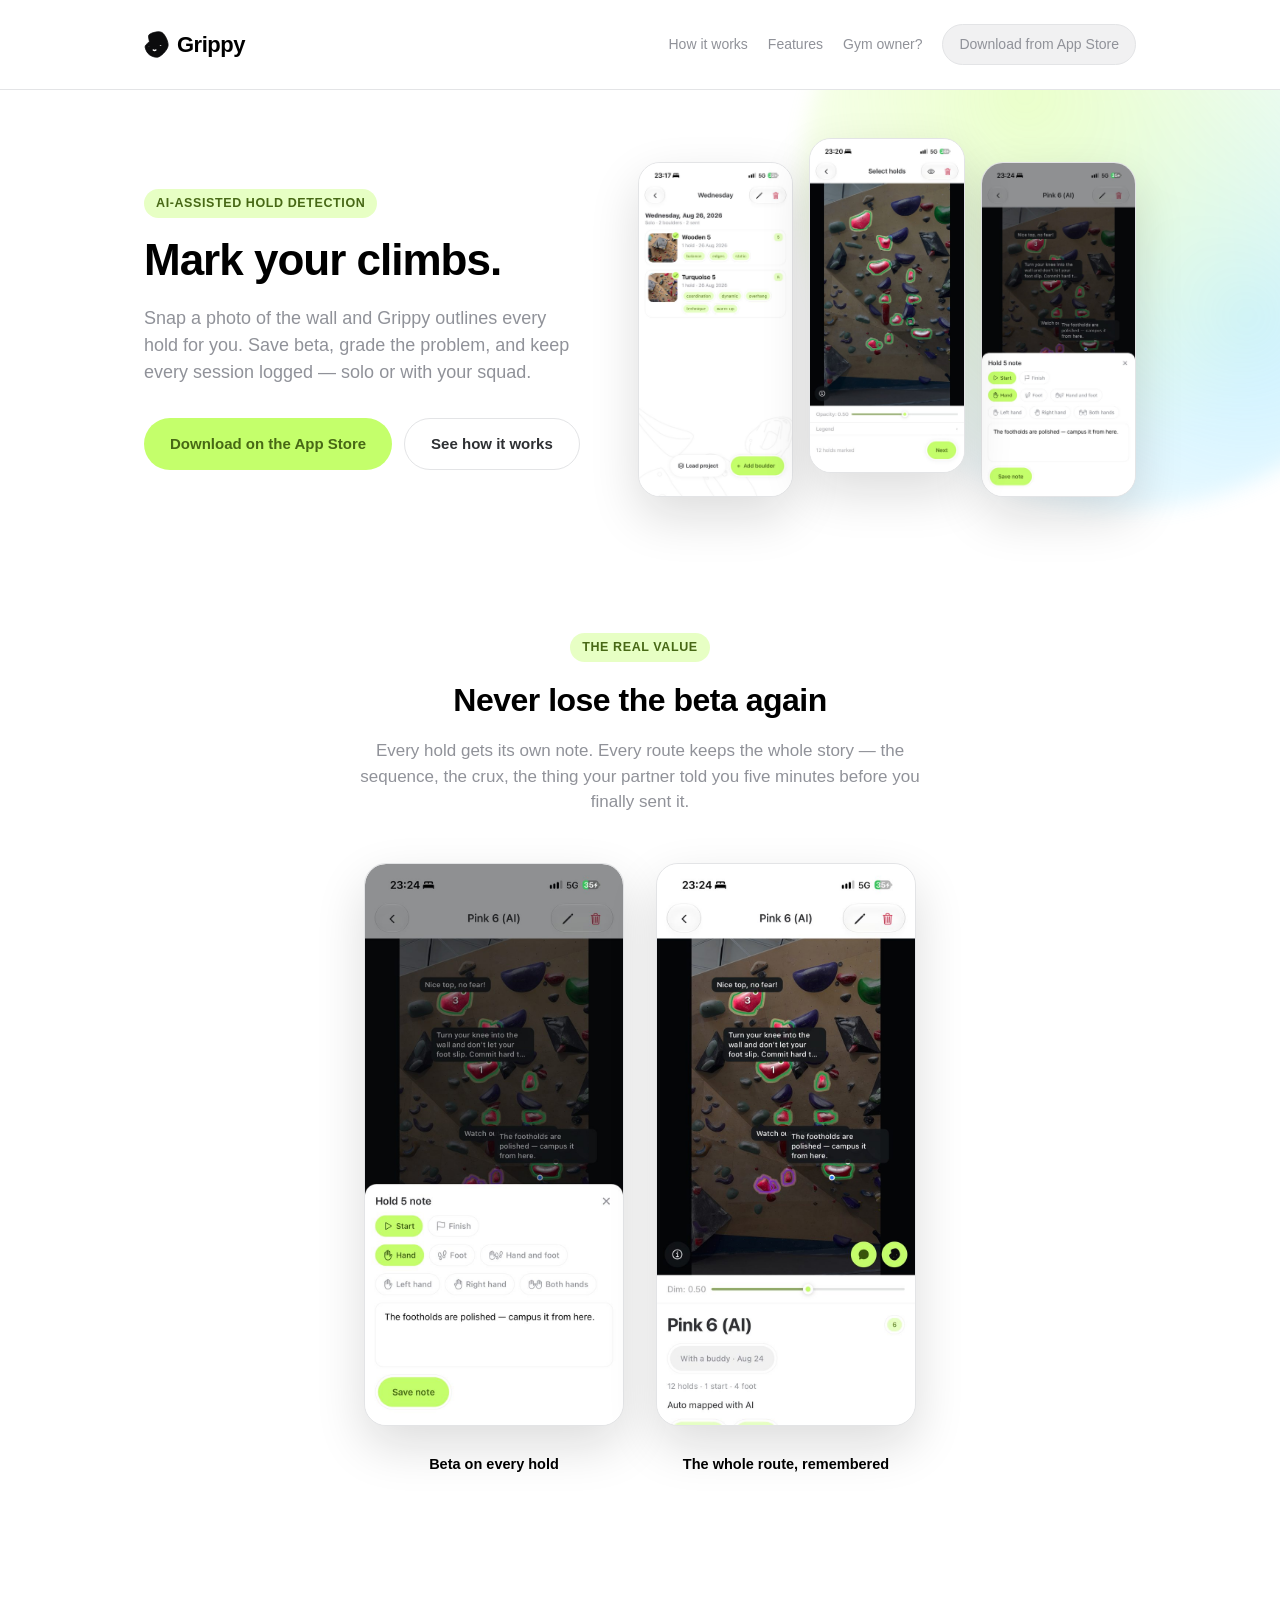
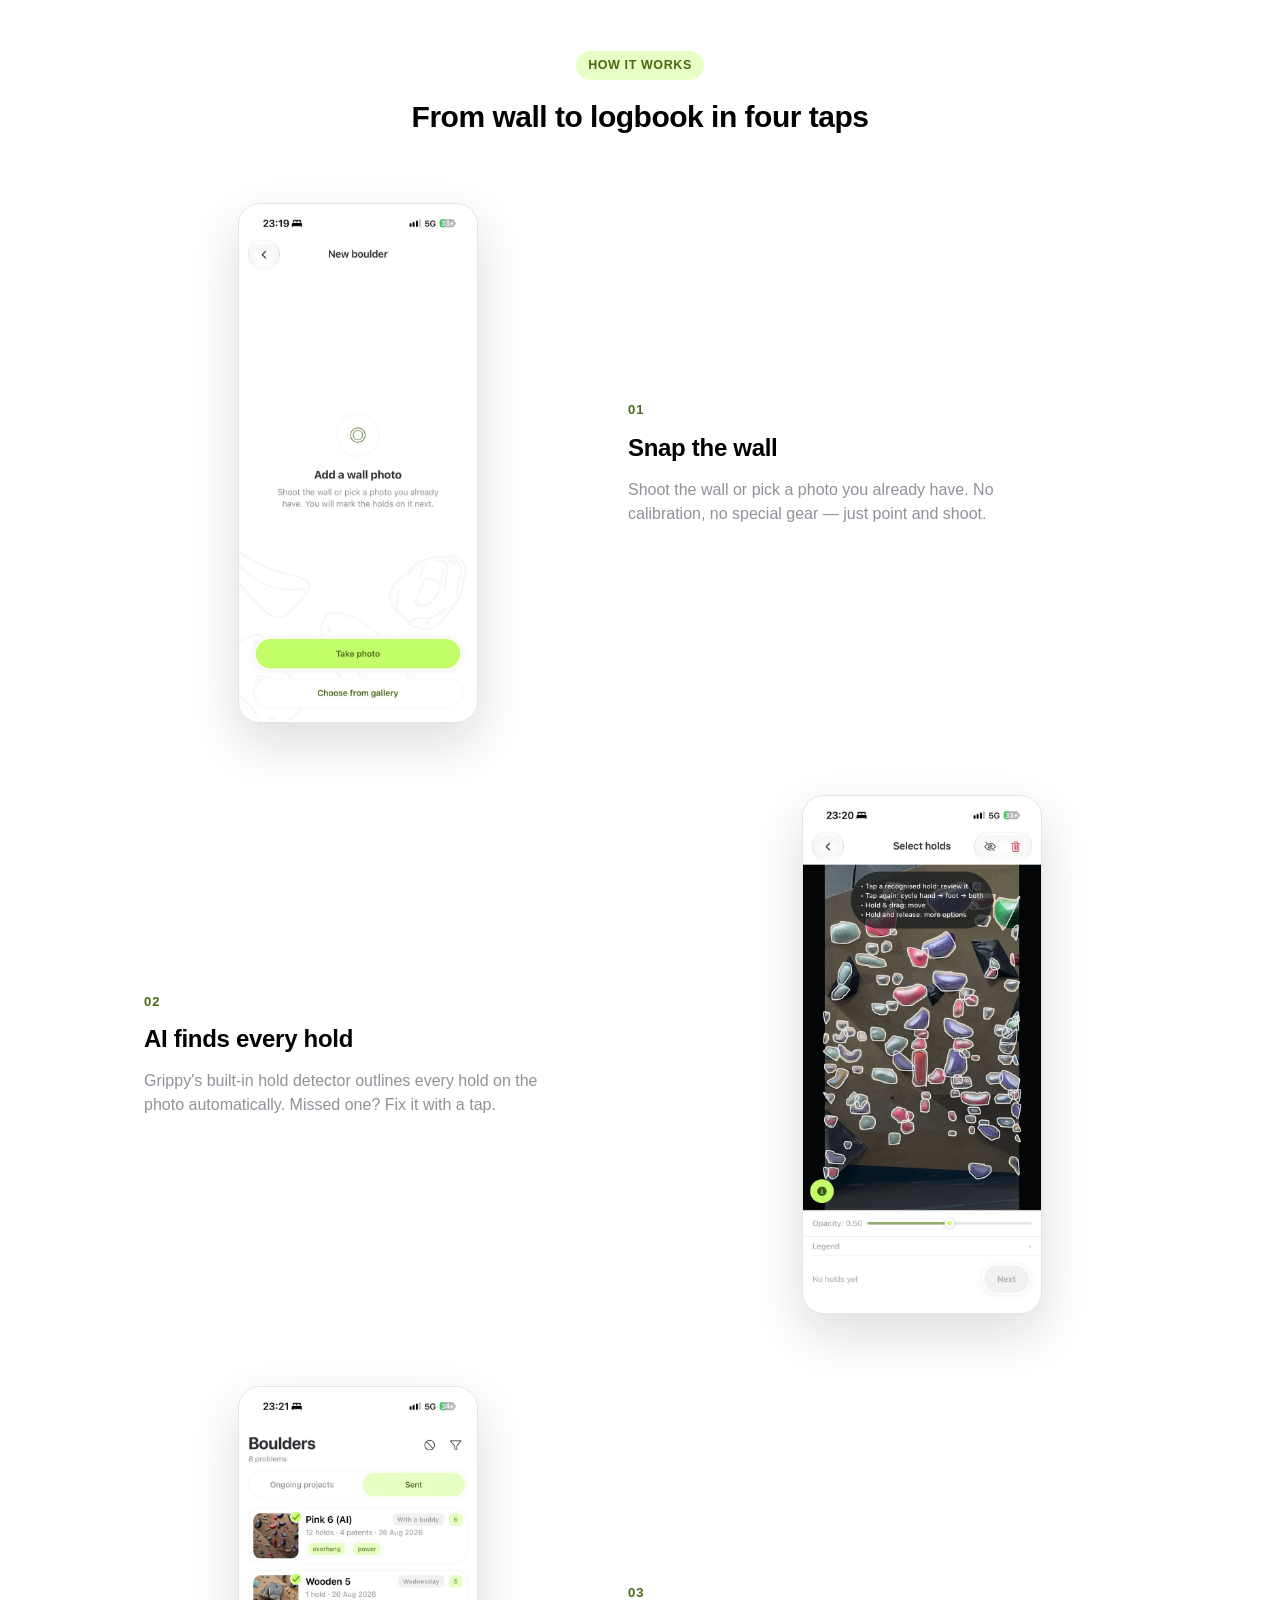
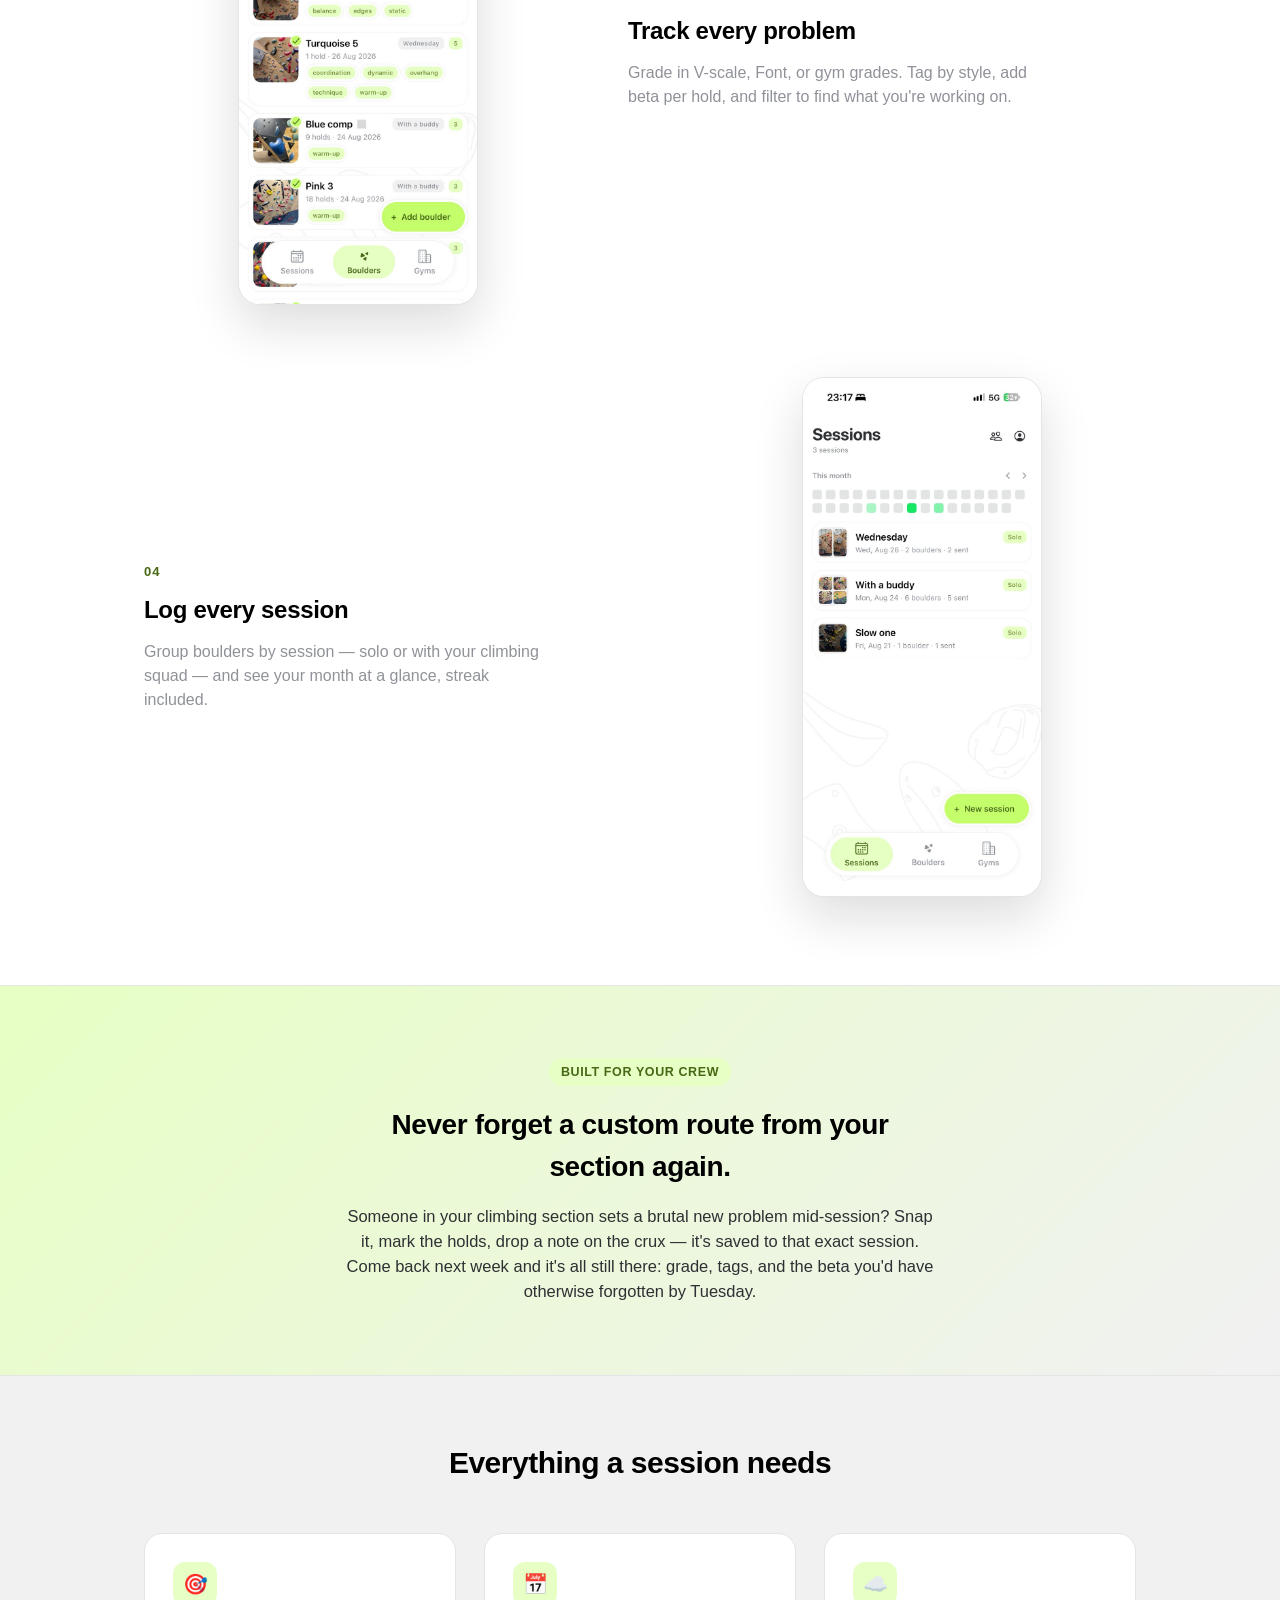
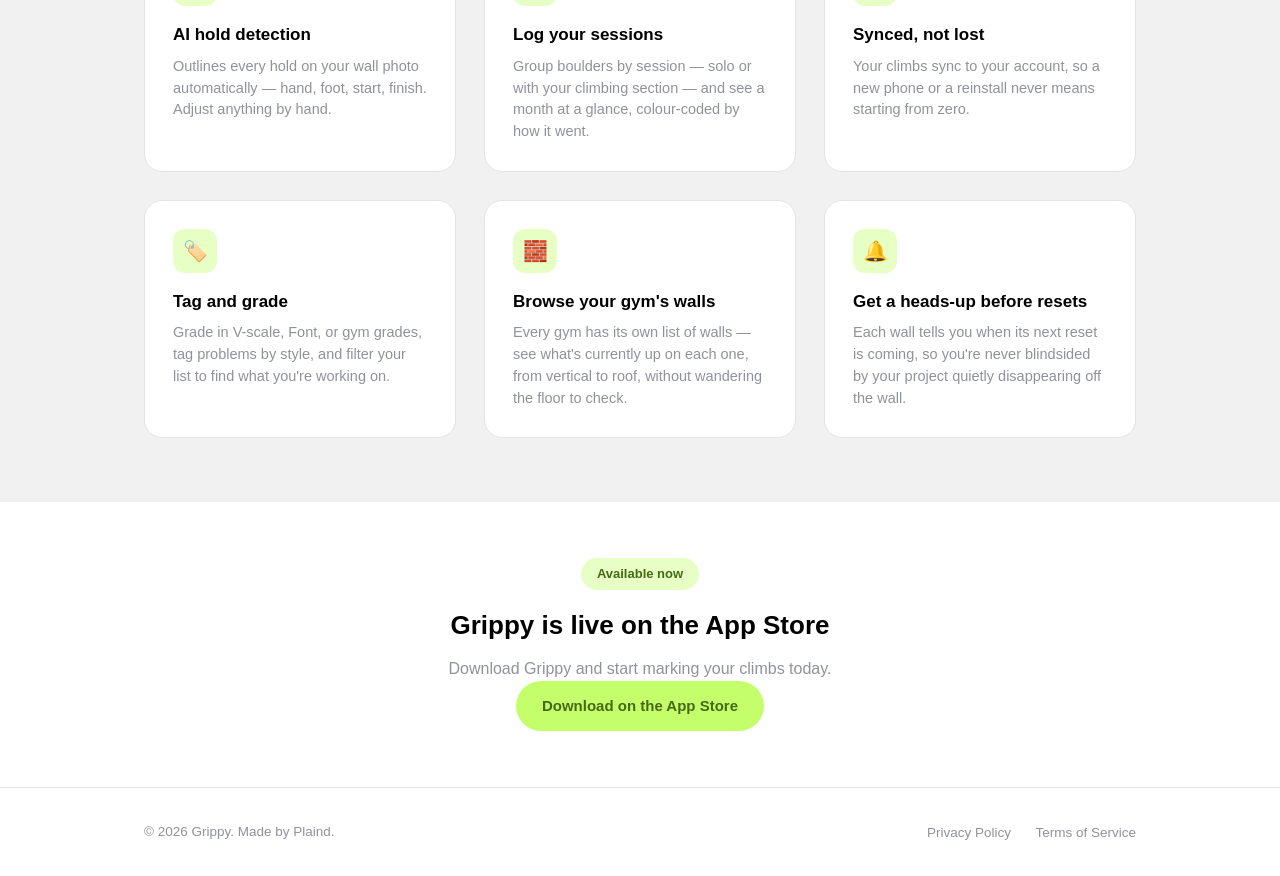
==== commit 5f1752f3: "Point the climber app to its live App Store listing Grippy shipped, so the climber page no longer ne" ====
--- a/index.html
+++ b/index.html
@@ -30,6 +30,7 @@
     "applicationCategory": "SportsApplication",
     "operatingSystem": "iOS",
     "description": "A bouldering app for climbers: AI outlines every hold on your wall photo, save beta per hold, grade and tag problems, and log every climbing session.",
+    "downloadUrl": "https://apps.apple.com/pl/app/grippy-climbing-journal/id6806345638",
     "offers": {
       "@type": "Offer",
       "price": "0",
@@ -46,7 +47,7 @@
         <a href="#how">How it works</a>
         <a href="#features">Features</a>
         <a href="gym-owner.html">Gym owner?</a>
-        <span class="nav-download">Download from App Store</span>
+        <a class="nav-download" href="https://apps.apple.com/pl/app/grippy-climbing-journal/id6806345638" target="_blank" rel="noopener">Download from App Store</a>
       </nav>
     </div>
   </header>
@@ -62,7 +63,7 @@
           grade the problem, and keep every session logged — solo or with your squad.
         </p>
         <div class="cta-row">
-          <a class="pill primary" href="#status">Coming soon to App Store</a>
+          <a class="pill primary" href="https://apps.apple.com/pl/app/grippy-climbing-journal/id6806345638" target="_blank" rel="noopener">Download on the App Store</a>
           <a class="pill ghost" href="#how">See how it works</a>
         </div>
       </div>
@@ -201,14 +202,10 @@
 
   <section class="status" id="status">
     <div class="wrap">
-      <span class="badge">In development</span>
-      <h2>Grippy is being built right now</h2>
-      <p>We're finishing up before submitting to the App Store. Interested? Leave your email and we'll let you know the moment it's live.</p>
-      <form class="waitlist-form" data-waitlist-source="climber">
-        <input type="email" class="waitlist-input" placeholder="you@email.com" required autocomplete="email" />
-        <button type="submit" class="pill primary waitlist-submit">Notify me</button>
-      </form>
-      <p class="waitlist-status" aria-live="polite"></p>
+      <span class="badge">Available now</span>
+      <h2>Grippy is live on the App Store</h2>
+      <p>Download Grippy and start marking your climbs today.</p>
+      <a class="pill primary" href="https://apps.apple.com/pl/app/grippy-climbing-journal/id6806345638" target="_blank" rel="noopener">Download on the App Store</a>
     </div>
   </section>
 
@@ -244,57 +241,5 @@
       targets.forEach(function (el) { observer.observe(el); });
     })();
   </script>
-
-  <script>
-    (function () {
-      // Public anon key, protected by an insert-only RLS policy on
-      // waitlist_emails (see supabase/migrations in the app repo) — safe to
-      // ship in a static page, same key the app itself embeds client-side.
-      var SUPABASE_URL = 'https://tviwoxzthacszkbeftrz.supabase.co';
-      var SUPABASE_ANON_KEY = 'sb_publishable_i3i5AiXx-PU5ITdYALMEGQ_Hahku9DX';
-
-      document.querySelectorAll('.waitlist-form').forEach(function (form) {
-        var input = form.querySelector('.waitlist-input');
-        var button = form.querySelector('.waitlist-submit');
-        var status = form.parentElement.querySelector('.waitlist-status');
-
-        form.addEventListener('submit', function (e) {
-          e.preventDefault();
-          var email = input.value.trim();
-          if (!email) return;
-
-          button.disabled = true;
-          status.textContent = '';
-          status.className = 'waitlist-status';
-
-          fetch(SUPABASE_URL + '/rest/v1/waitlist_emails', {
-            method: 'POST',
-            headers: {
-              'Content-Type': 'application/json',
-              apikey: SUPABASE_ANON_KEY,
-              Authorization: 'Bearer ' + SUPABASE_ANON_KEY,
-              Prefer: 'return=minimal',
-            },
-            body: JSON.stringify({ email: email, source: form.getAttribute('data-waitlist-source') || null }),
-          })
-            .then(function (res) {
-              // 409 = the unique(email) index caught a re-submit — still a
-              // "you're on the list" outcome from the visitor's side.
-              if (!res.ok && res.status !== 409) throw new Error('Request failed: ' + res.status);
-              status.textContent = "You're on the list — we'll email you at launch.";
-              status.classList.add('waitlist-status-ok');
-              form.reset();
-            })
-            .catch(function () {
-              status.textContent = 'Something went wrong — try again in a moment.';
-              status.classList.add('waitlist-status-error');
-            })
-            .finally(function () {
-              button.disabled = false;
-            });
-        });
-      });
-    })();
-  </script>
 </body>
 </html>
--- a/styles.css
+++ b/styles.css
@@ -130,11 +130,14 @@
   border-radius: 999px;
   background: var(--surface);
   border: 1px solid var(--border);
-  color: var(--text-muted);
+  color: var(--text-strong);
   font-size: 13.5px;
   font-weight: 600;
-  cursor: default;
-  user-select: none;
+  transition: background 0.15s ease;
+}
+
+.nav-download:hover {
+  background: var(--accent-tint);
 }
 
 .hero {
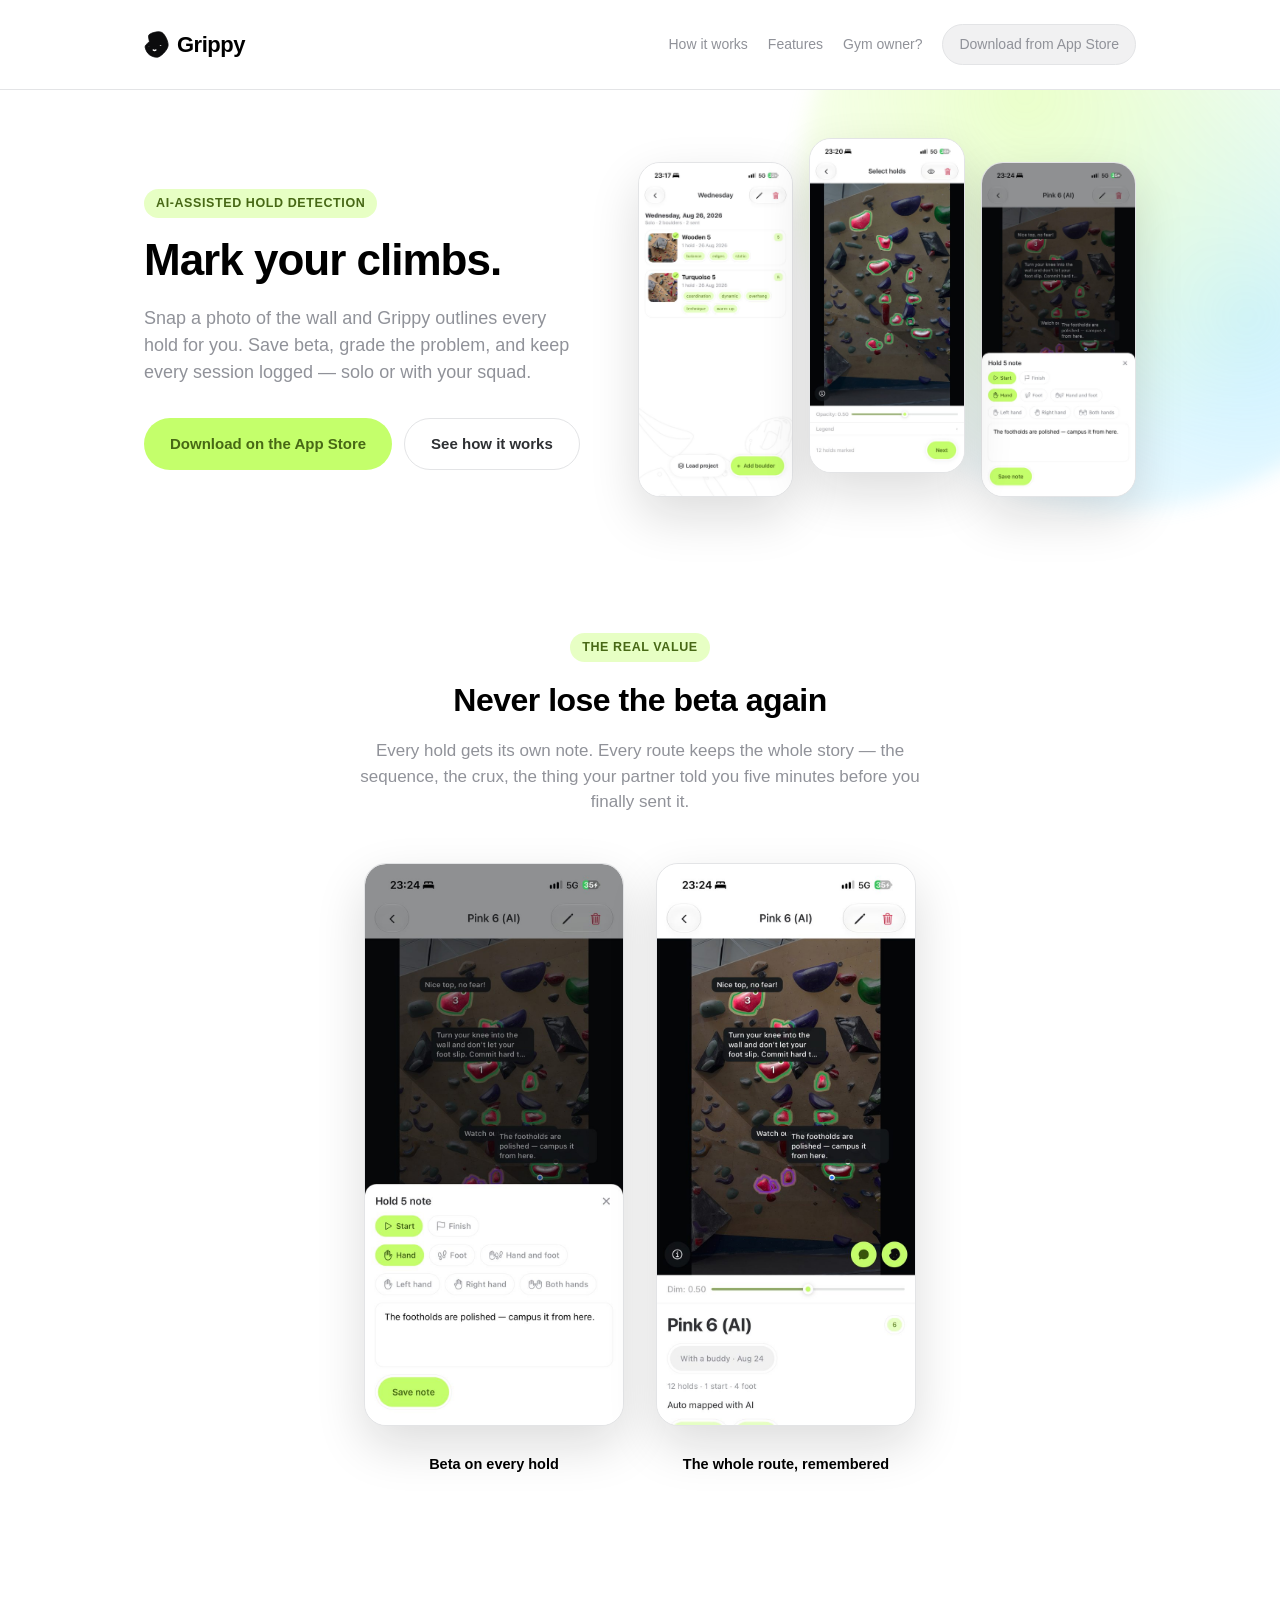
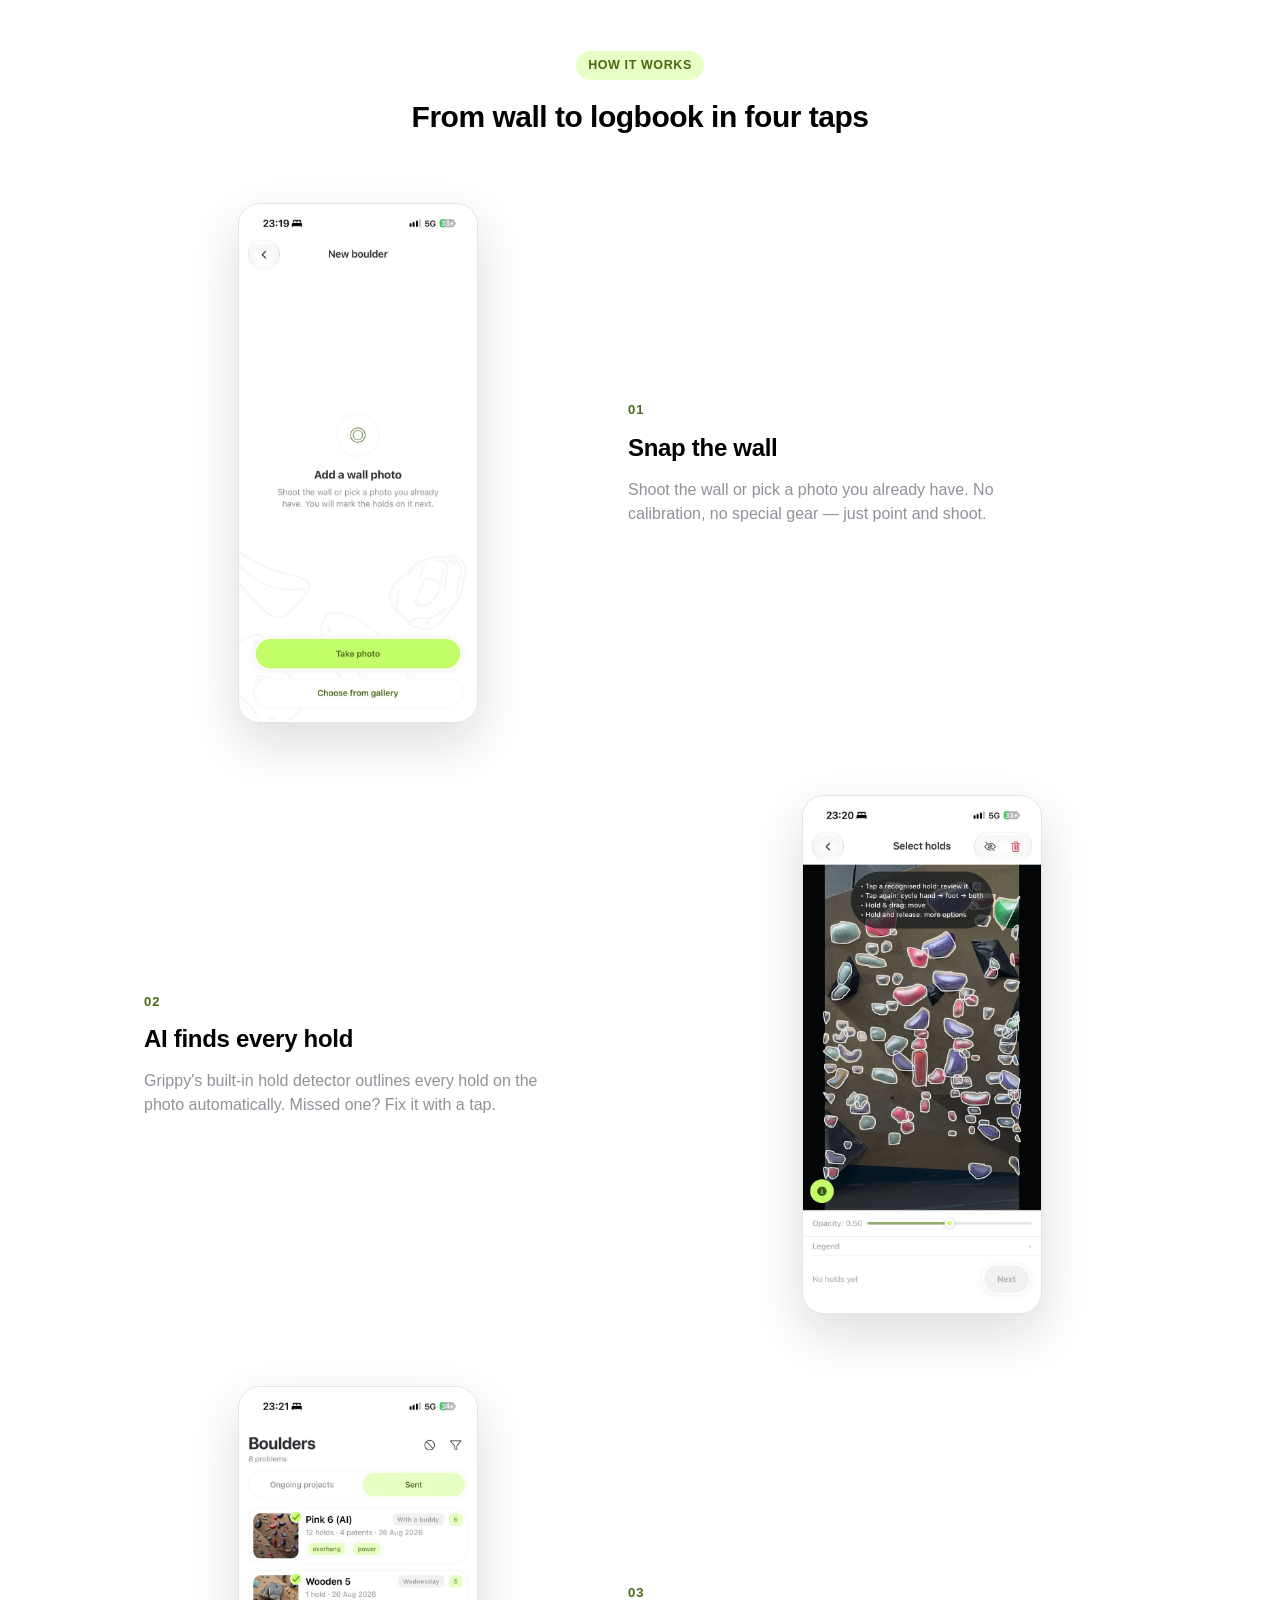
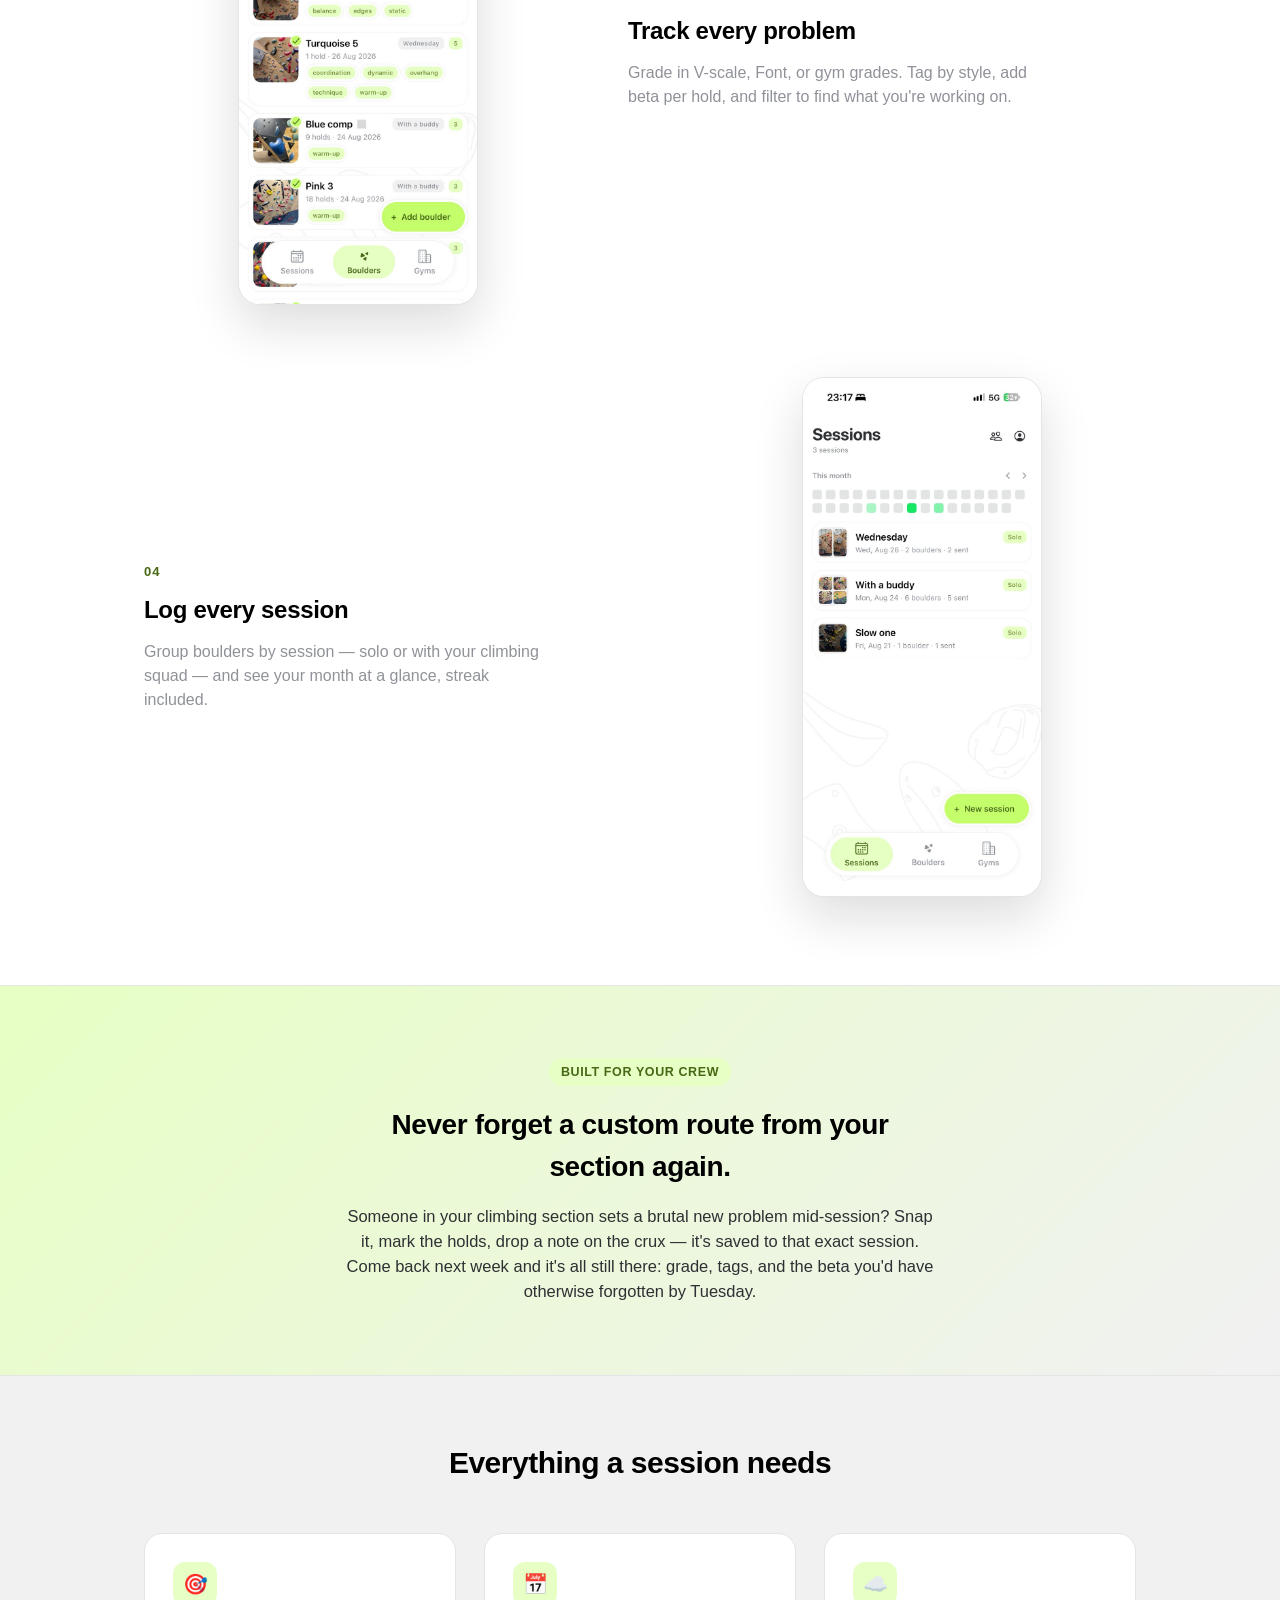
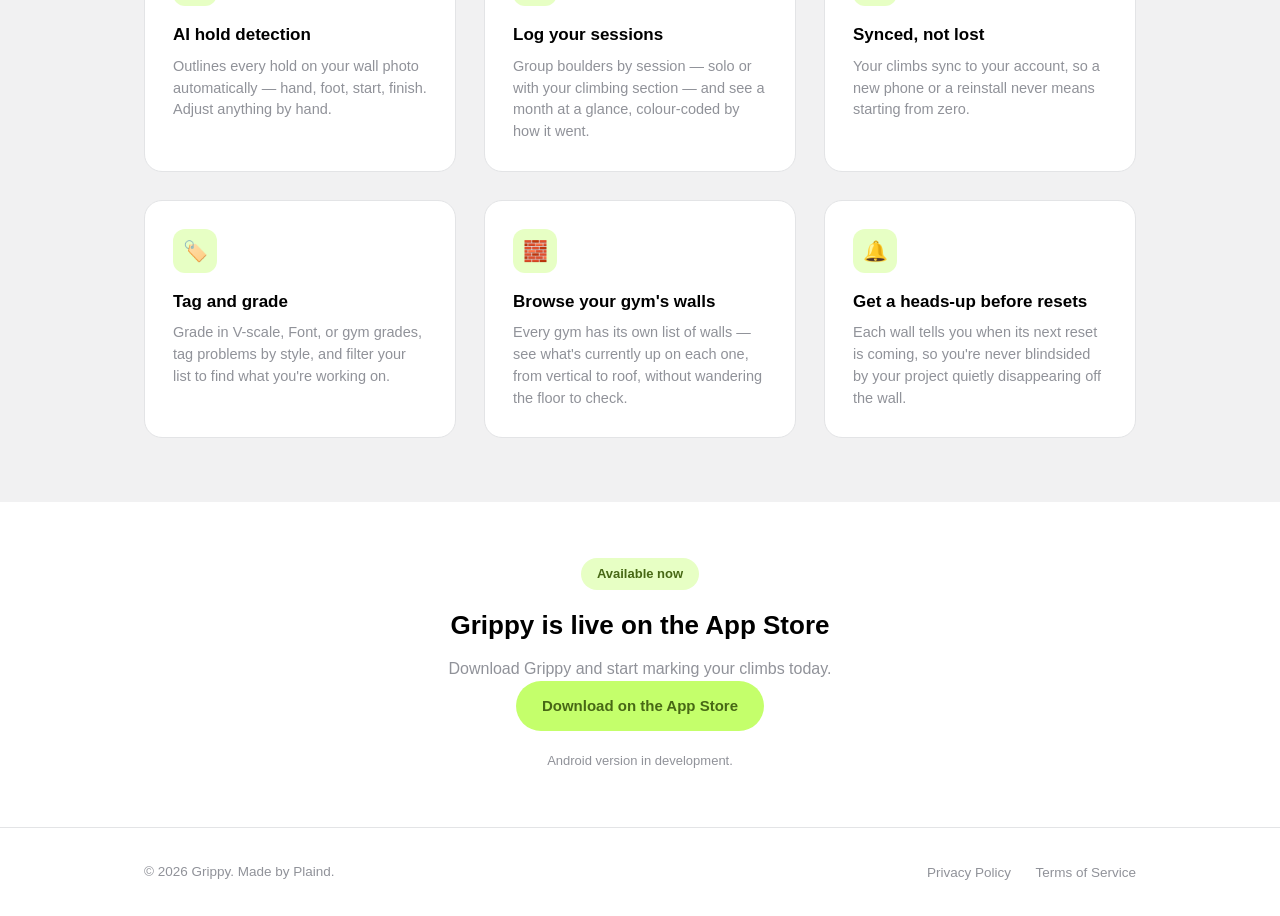
==== commit 7bb6795c: "Note that the Android version is still in development" ====
--- a/index.html
+++ b/index.html
@@ -206,6 +206,7 @@
       <h2>Grippy is live on the App Store</h2>
       <p>Download Grippy and start marking your climbs today.</p>
       <a class="pill primary" href="https://apps.apple.com/pl/app/grippy-climbing-journal/id6806345638" target="_blank" rel="noopener">Download on the App Store</a>
+      <p class="status-note">Android version in development.</p>
     </div>
   </section>
 
--- a/styles.css
+++ b/styles.css
@@ -447,6 +447,12 @@
   margin: 0 auto;
 }
 
+section.status .status-note {
+  margin-top: 20px;
+  font-size: 13px;
+  color: var(--text-muted);
+}
+
 .waitlist-form {
   display: flex;
   gap: 10px;
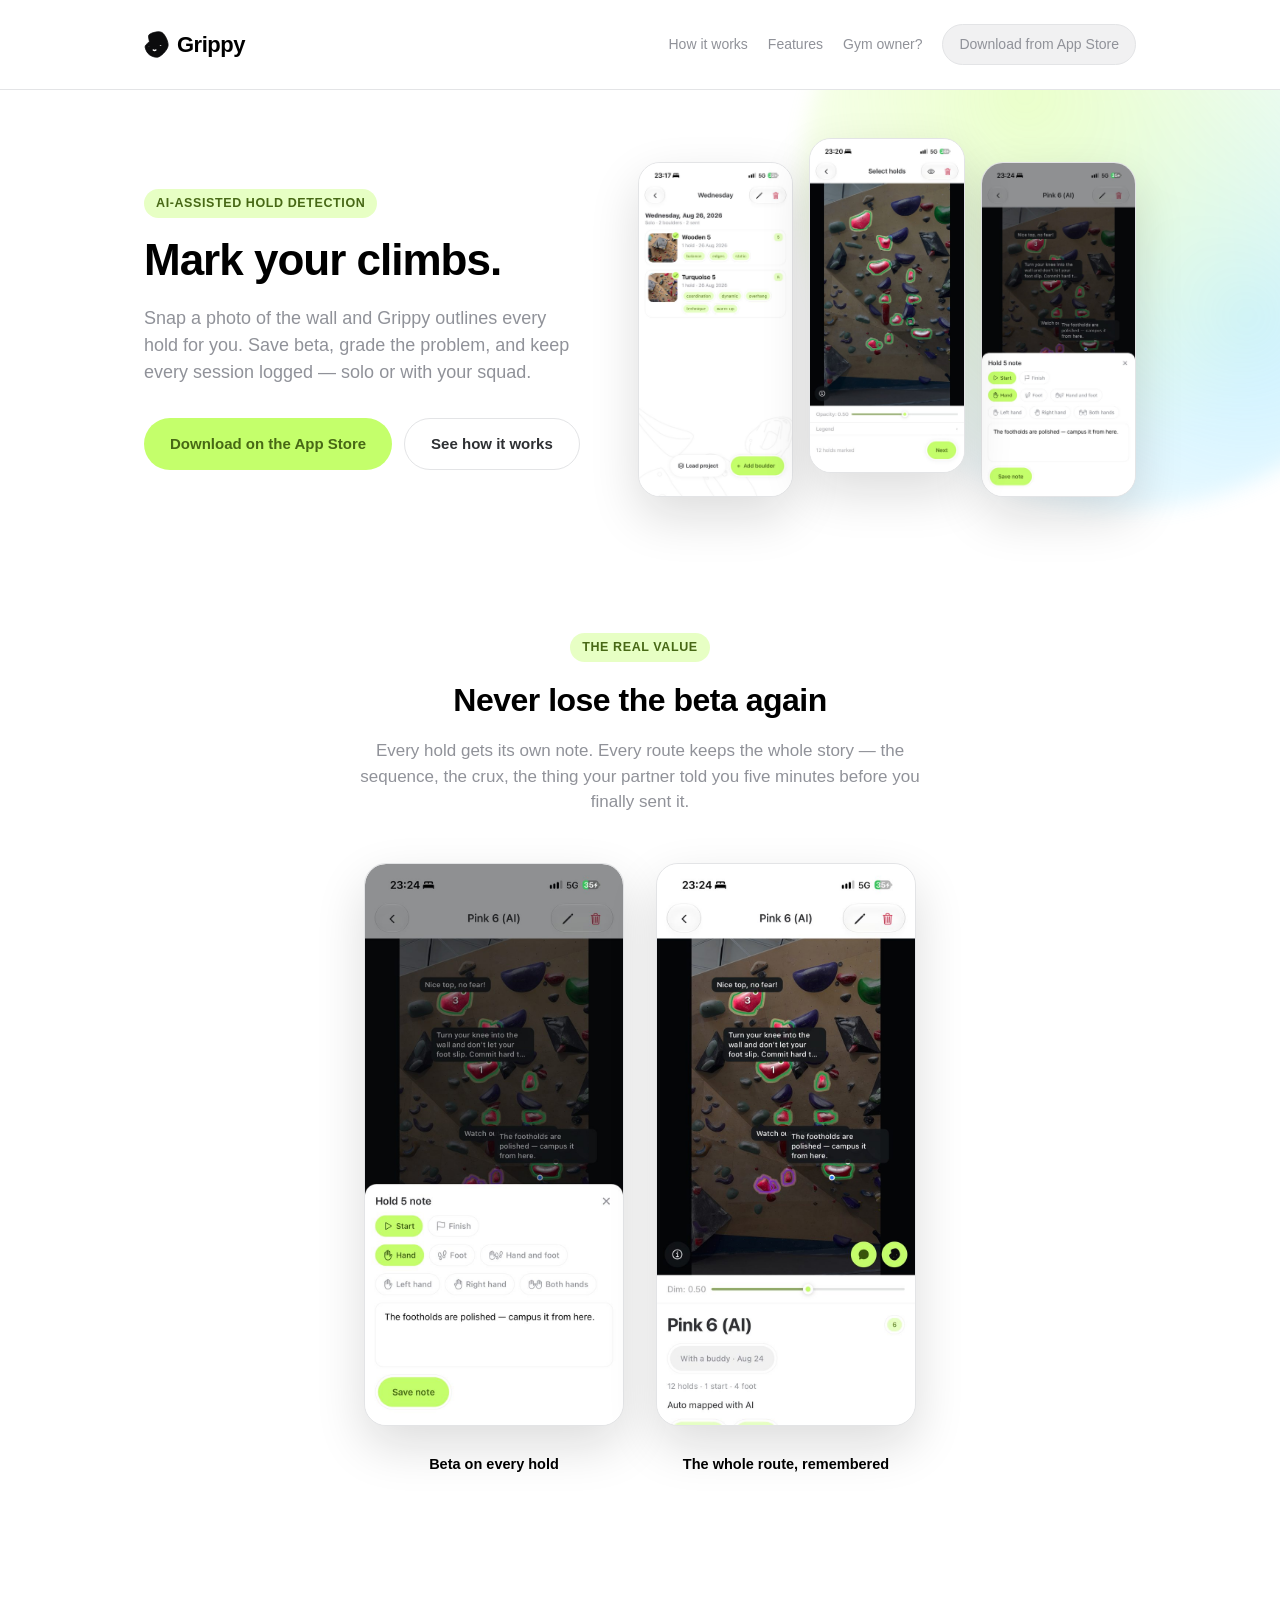
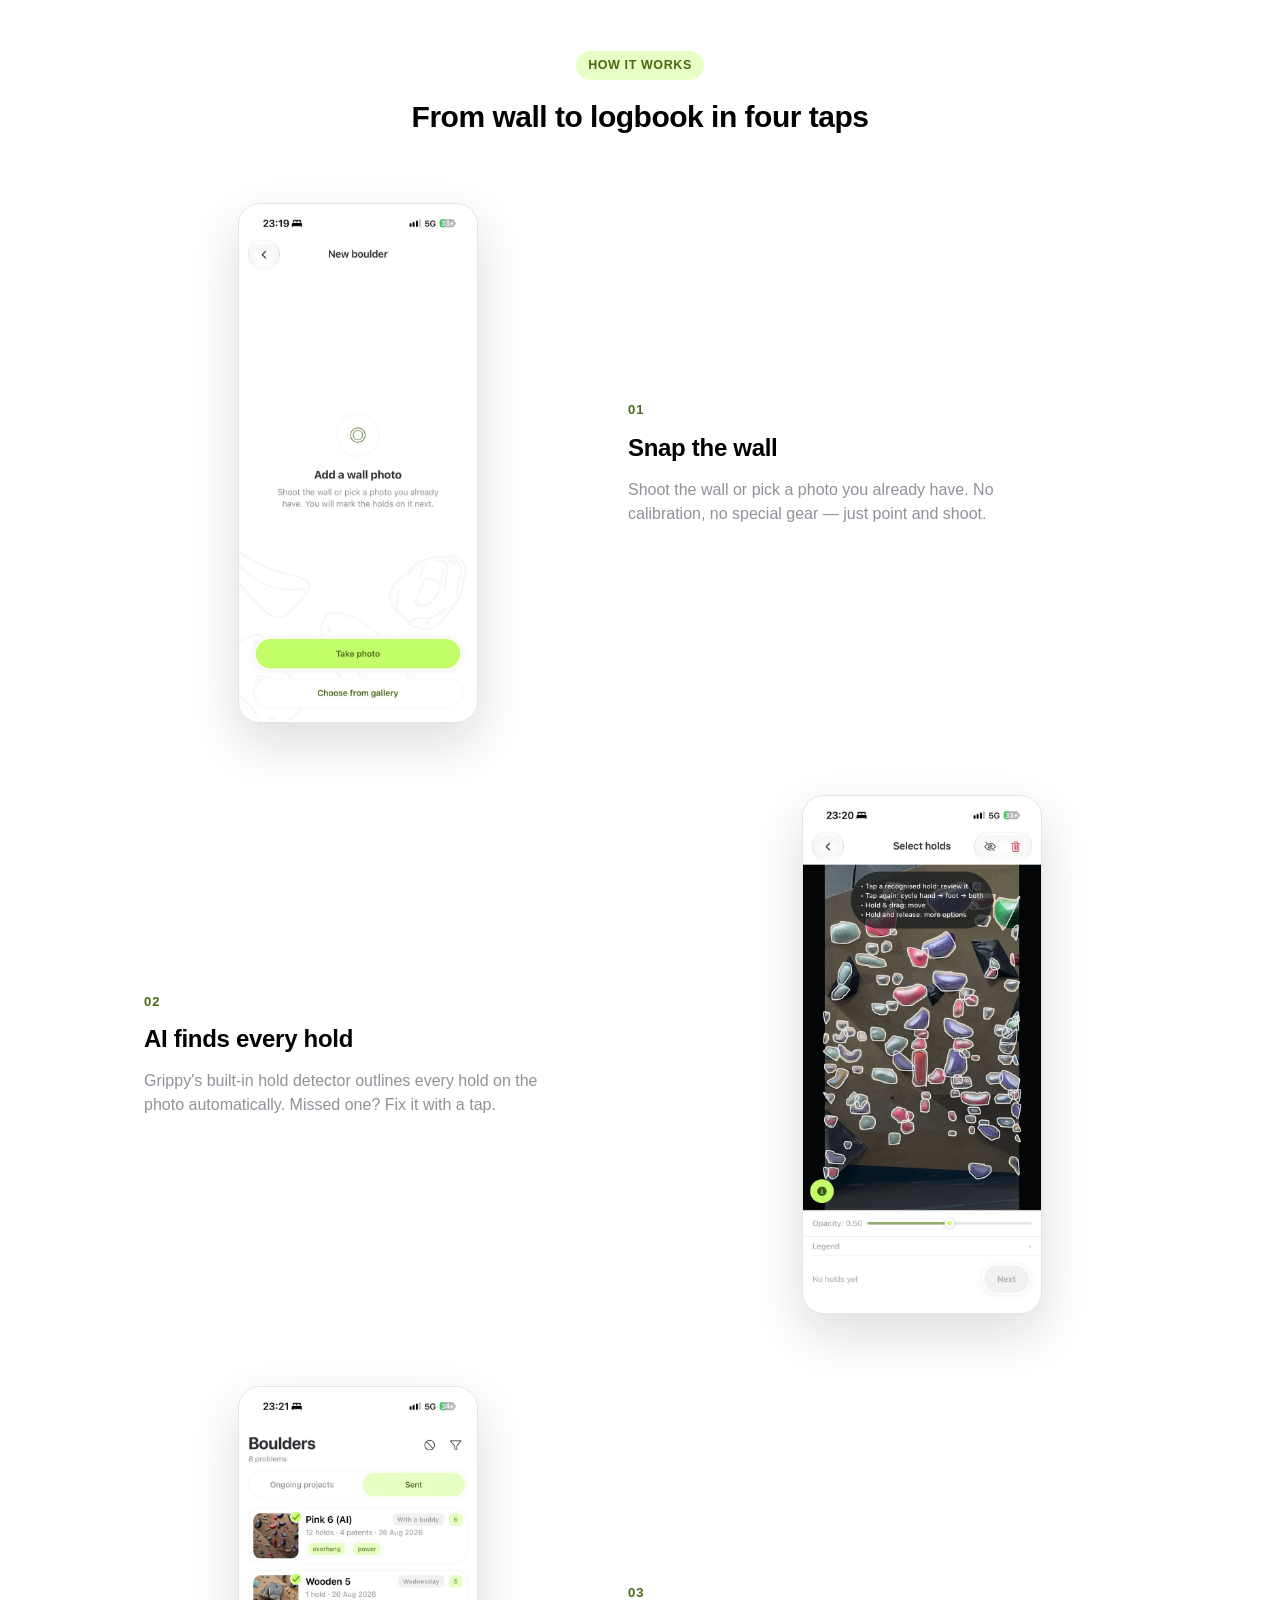
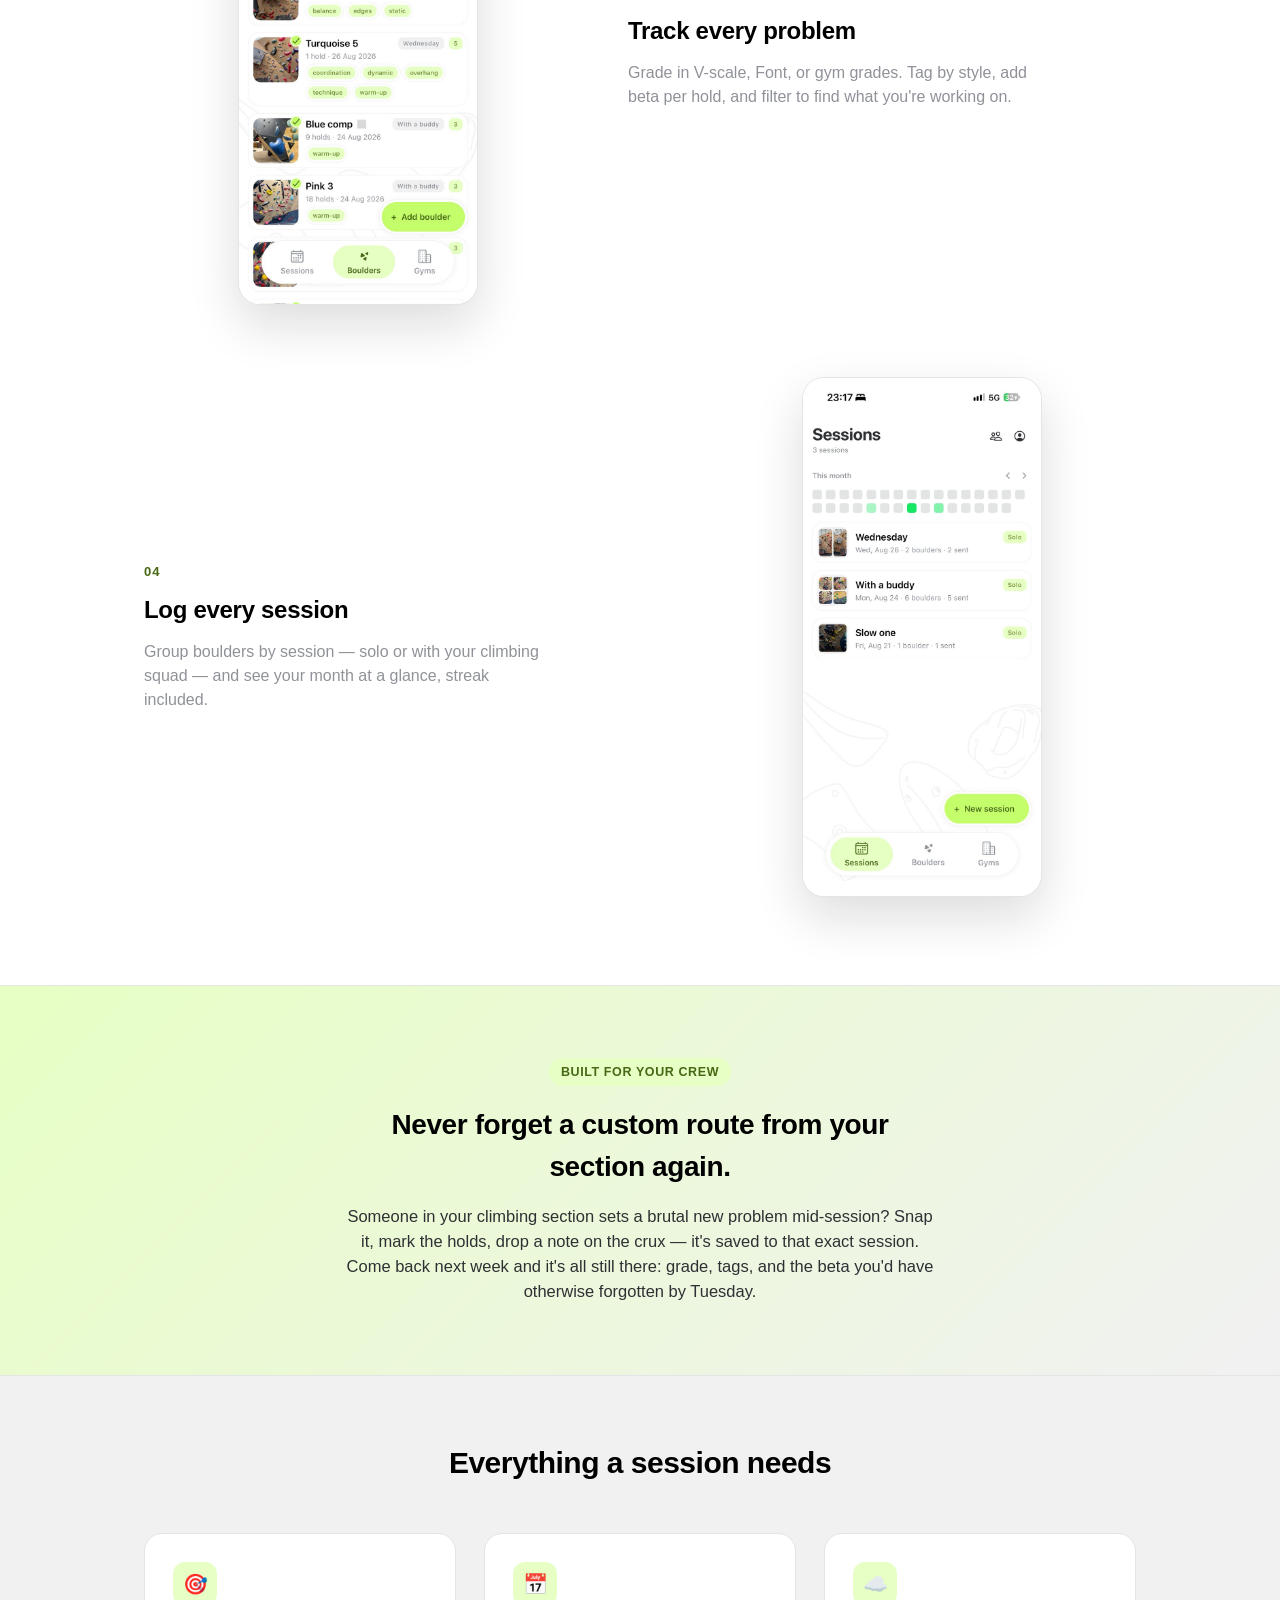
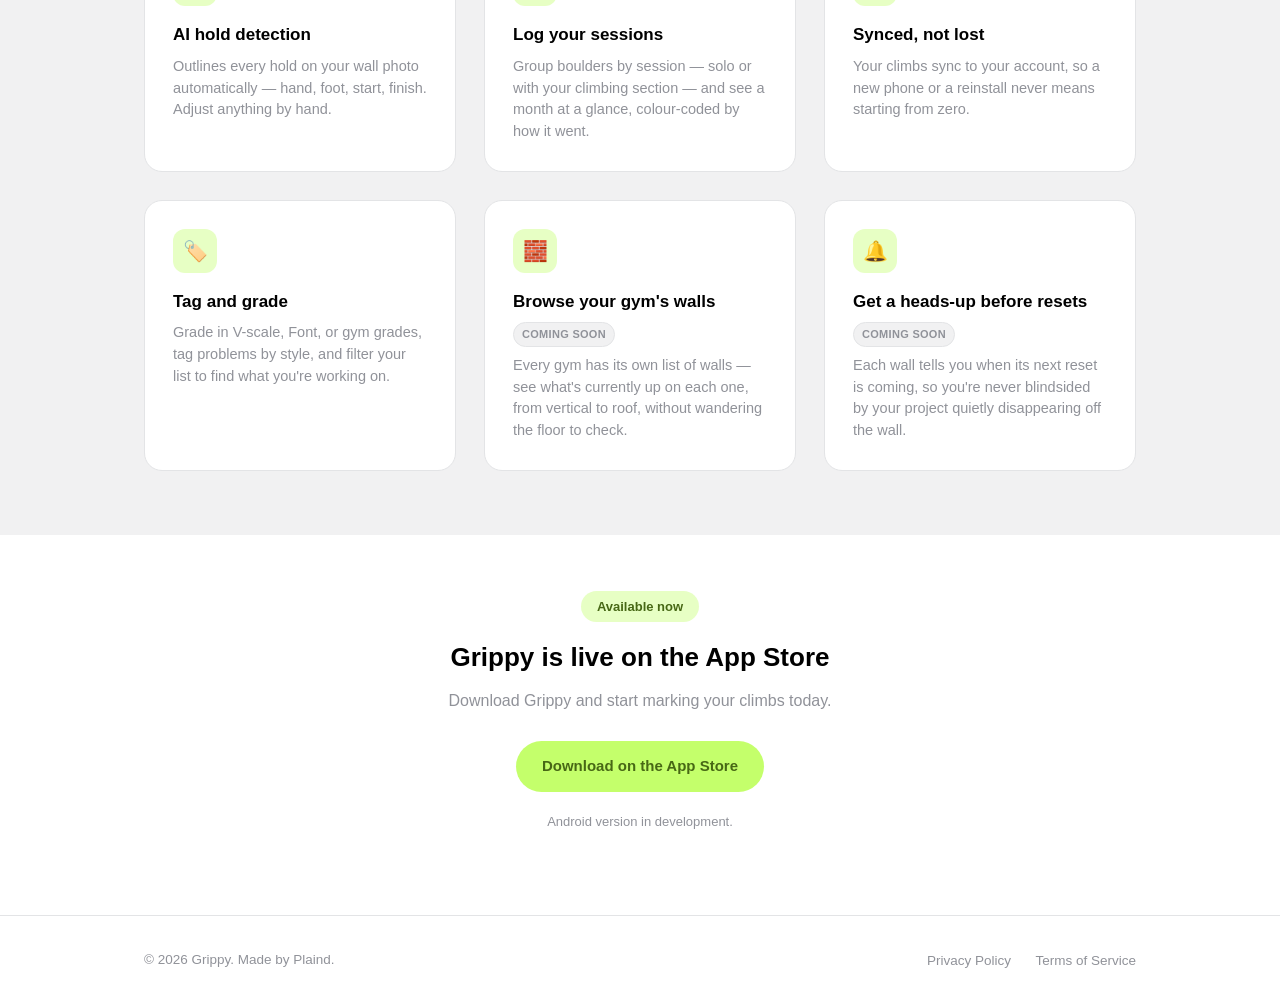
==== commit 8f8e0bfb: "Tag gym features as coming soon on the climber page" ====
--- a/index.html
+++ b/index.html
@@ -188,12 +188,12 @@
         </div>
         <div class="feature-card reveal">
           <div class="glyph">🧱</div>
-          <h3>Browse your gym's walls</h3>
+          <h3>Browse your gym's walls <span class="tag-soon">Coming soon</span></h3>
           <p>Every gym has its own list of walls — see what's currently up on each one, from vertical to roof, without wandering the floor to check.</p>
         </div>
         <div class="feature-card reveal">
           <div class="glyph">🔔</div>
-          <h3>Get a heads-up before resets</h3>
+          <h3>Get a heads-up before resets <span class="tag-soon">Coming soon</span></h3>
           <p>Each wall tells you when its next reset is coming, so you're never blindsided by your project quietly disappearing off the wall.</p>
         </div>
       </div>
--- a/styles.css
+++ b/styles.css
@@ -408,9 +408,26 @@
 }
 
 .feature-card h3 {
+  display: flex;
+  align-items: center;
+  flex-wrap: wrap;
+  gap: 8px;
   margin: 0 0 8px;
   font-size: 17px;
   color: var(--text-strong);
+}
+
+.tag-soon {
+  display: inline-block;
+  font-size: 11px;
+  font-weight: 700;
+  letter-spacing: 0.3px;
+  text-transform: uppercase;
+  color: var(--text-muted);
+  background: var(--surface);
+  border: 1px solid var(--border);
+  padding: 3px 8px;
+  border-radius: 999px;
 }
 
 .feature-card p {
@@ -444,7 +461,7 @@
 section.status p {
   color: var(--text-muted);
   max-width: 480px;
-  margin: 0 auto;
+  margin: 0 auto 28px;
 }
 
 section.status .status-note {
